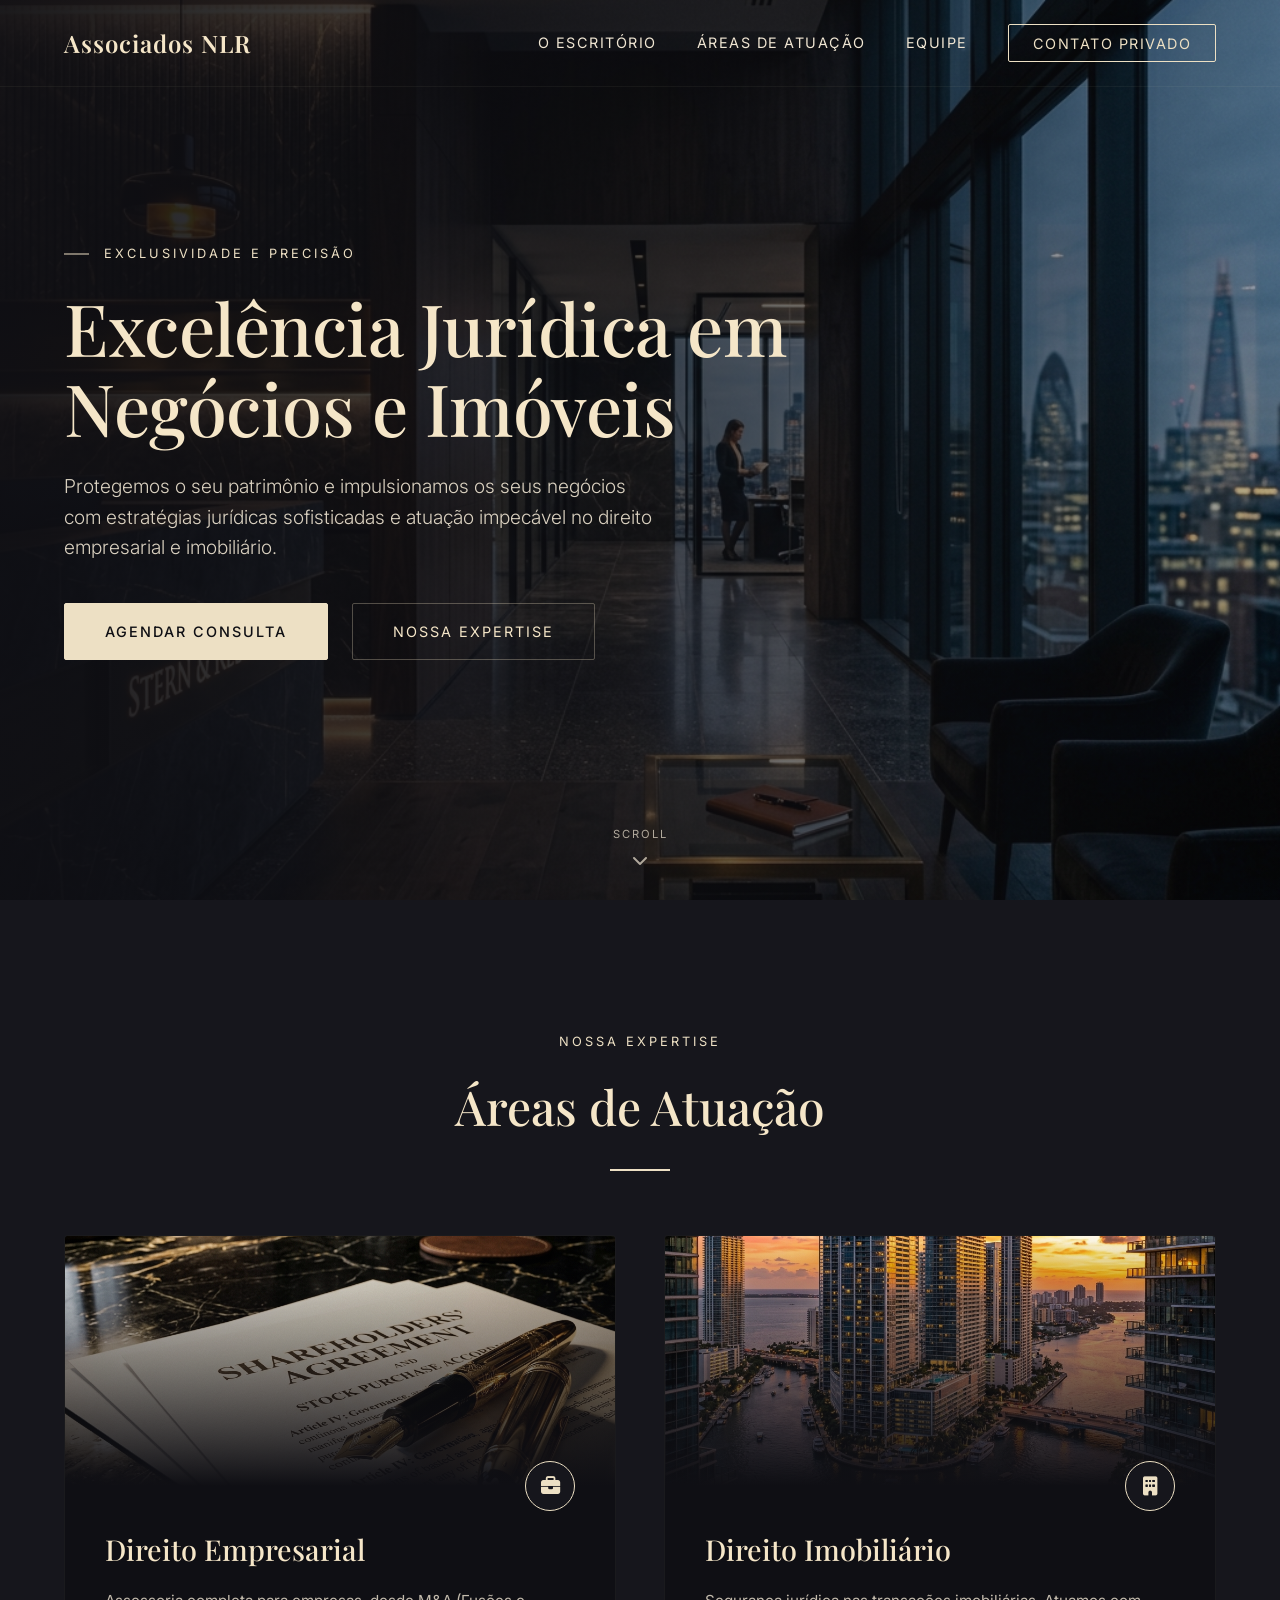
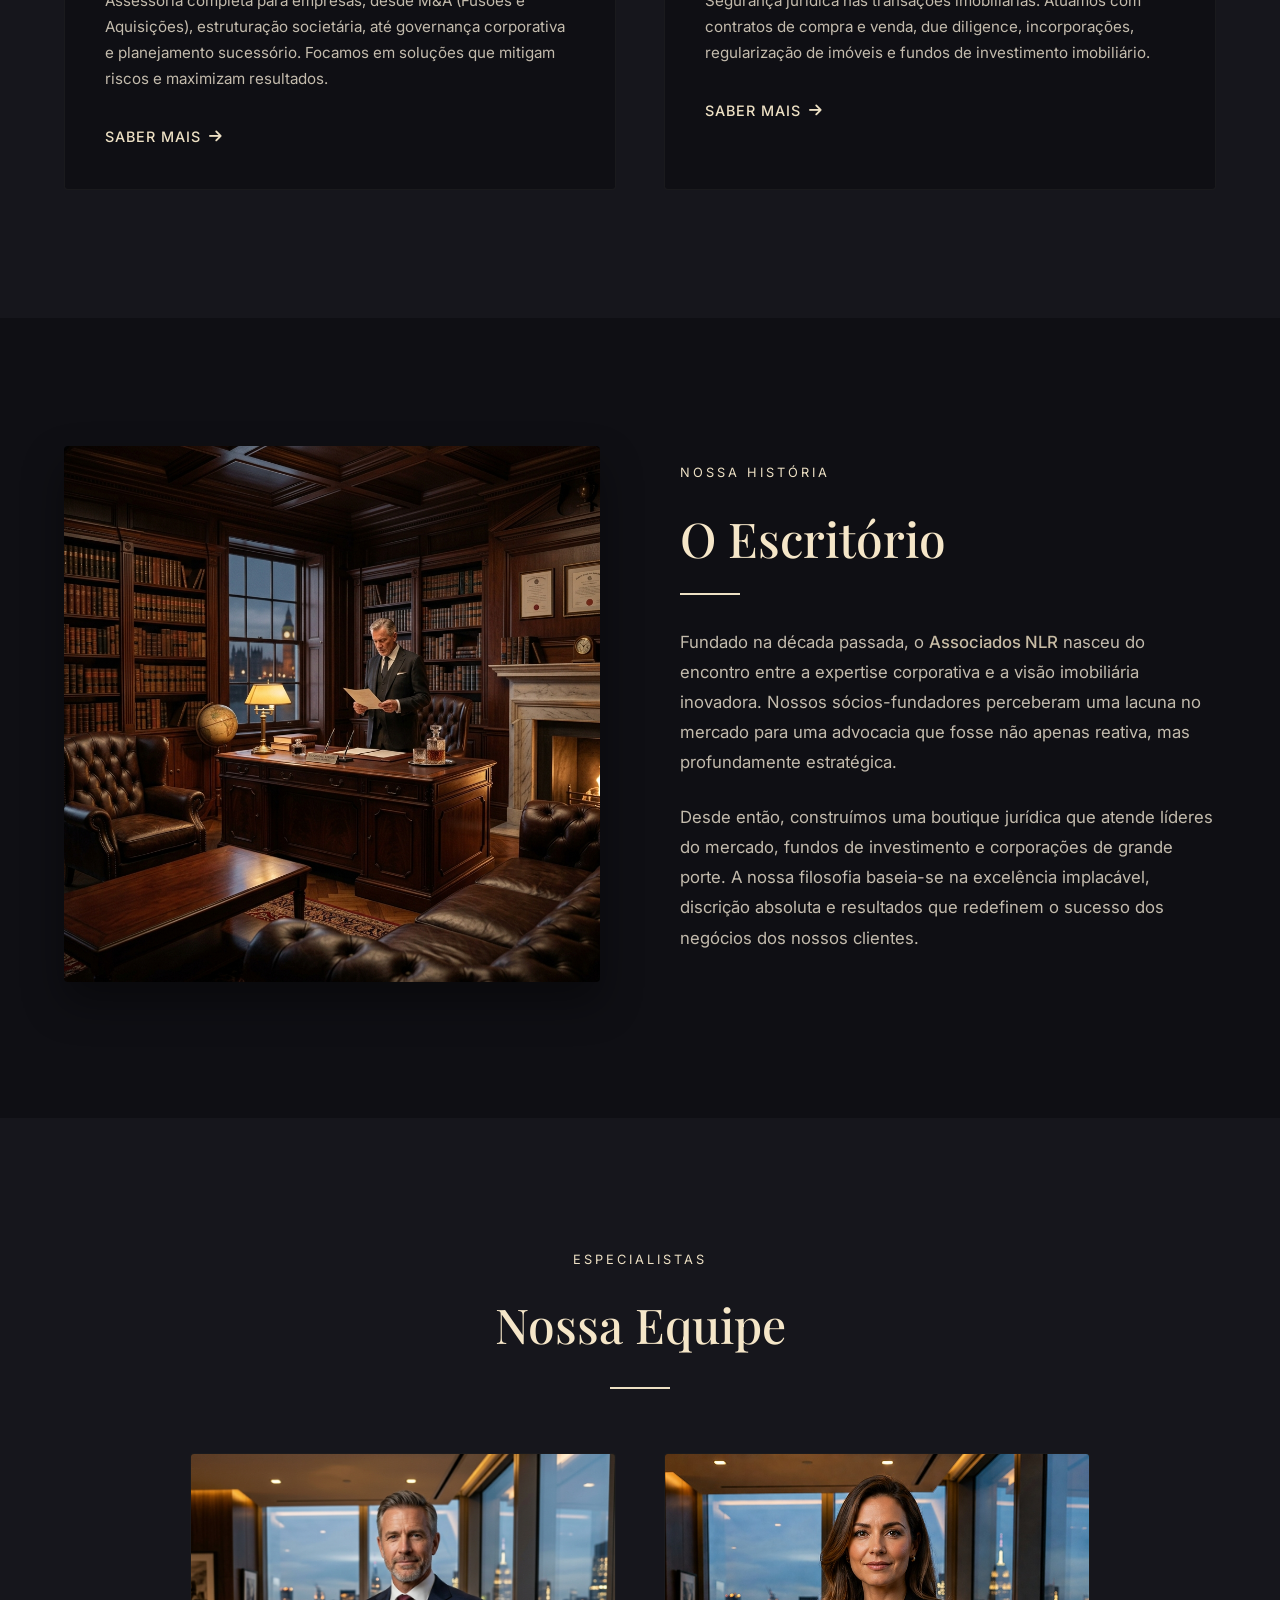
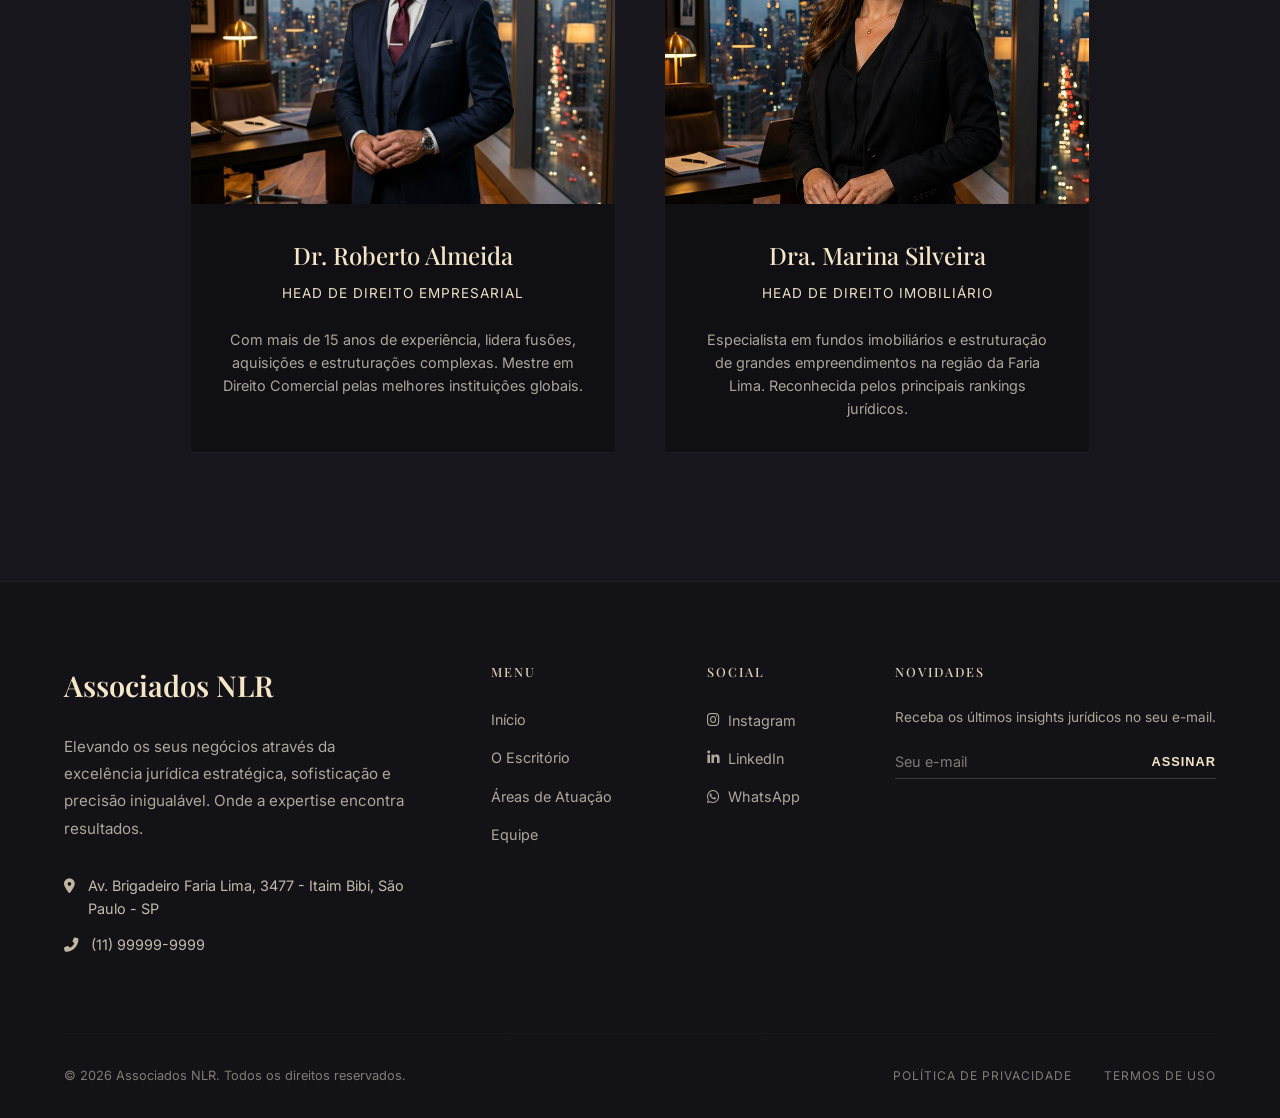
==== index.html @ 3de3ab20 "lançamento 1.0" ====
<!DOCTYPE html>
<html lang="pt-BR">
<head>
    <meta charset="UTF-8">
    <meta name="viewport" content="width=device-width, initial-scale=1.0">
    <title>Associados NLR | Advocacia Empresarial e Imobiliária</title>
    <meta name="description" content="Escritório de advocacia focado em soluções jurídicas premium nos ramos empresarial e imobiliário.">
    
    <!-- CSS e FontAwesome -->
    <link rel="stylesheet" href="styles/main.css">
    <link rel="stylesheet" href="https://cdnjs.cloudflare.com/ajax/libs/font-awesome/6.4.0/css/all.min.css">
</head>
<body>

    <!-- Header / Navegação -->
    <header class="site-header" id="header">
        <div class="logo">Associados NLR</div>
        <nav class="main-nav">
            <ul>
                <li><a href="#sobre">O Escritório</a></li>
                <li><a href="#areas">Áreas de Atuação</a></li>
                <li><a href="#equipe">Equipe</a></li>
                <li><a href="#contato" class="nav-cta">Contato Privado</a></li>
            </ul>
        </nav>
    </header>

    <!-- Hero Section -->
    <main>
        <section class="hero" id="home">
            <div class="hero-background"></div>
            <div class="hero-overlay"></div>
            
            <div class="hero-content">
                <span class="hero-badge">Exclusividade e Precisão</span>
                <h1 class="hero-title">Excelência Jurídica em Negócios e Imóveis</h1>
                <p class="hero-description">
                    Protegemos o seu patrimônio e impulsionamos os seus negócios com estratégias jurídicas sofisticadas e atuação impecável no direito empresarial e imobiliário.
                </p>
                <div class="hero-actions">
                    <a href="#contato" class="btn btn-primary">Agendar Consulta</a>
                    <a href="#areas" class="btn btn-secondary">Nossa Expertise</a>
                </div>
            </div>

            <!-- Indicador de Scroll -->
            <a href="#areas" class="scroll-indicator">
                <span class="scroll-text">Scroll</span>
                <i class="fas fa-chevron-down"></i>
            </a>
        </section>
        
        <!-- Áreas de Atuação -->
        <section class="areas-section" id="areas">
            <div class="container">
                <div class="section-header">
                    <span class="section-badge">Nossa Expertise</span>
                    <h2 class="section-title">Áreas de Atuação</h2>
                    <div class="section-line"></div>
                </div>

                <div class="areas-grid">
                    <!-- Card Direito Empresarial -->
                    <div class="area-card">
                        <div class="area-image">
                            <img src="assets/images/empresarial.png" alt="Direito Empresarial">
                            <div class="area-overlay"></div>
                        </div>
                        <div class="area-content">
                            <div class="area-icon"><i class="fas fa-briefcase"></i></div>
                            <h3>Direito Empresarial</h3>
                            <p>Assessoria completa para empresas, desde M&A (Fusões e Aquisições), estruturação societária, até governança corporativa e planejamento sucessório. Focamos em soluções que mitigam riscos e maximizam resultados.</p>
                            <a href="#contato" class="area-link">Saber Mais <i class="fas fa-arrow-right"></i></a>
                        </div>
                    </div>

                    <!-- Card Direito Imobiliário -->
                    <div class="area-card">
                        <div class="area-image">
                            <img src="assets/images/imobiliario.png" alt="Direito Imobiliário">
                            <div class="area-overlay"></div>
                        </div>
                        <div class="area-content">
                            <div class="area-icon"><i class="fas fa-building"></i></div>
                            <h3>Direito Imobiliário</h3>
                            <p>Segurança jurídica nas transações imobiliárias. Atuamos com contratos de compra e venda, due diligence, incorporações, regularização de imóveis e fundos de investimento imobiliário.</p>
                            <a href="#contato" class="area-link">Saber Mais <i class="fas fa-arrow-right"></i></a>
                        </div>
                    </div>
                </div>
            </div>
        </section>

        <!-- O Escritório -->
        <section class="about-section" id="sobre">
            <div class="container about-container">
                <div class="about-image">
                    <img src="assets/images/office.png" alt="O Escritório Associados NLR">
                </div>
                <div class="about-text">
                    <span class="section-badge">Nossa História</span>
                    <h2 class="section-title" style="text-align: left; margin-bottom: 1rem;">O Escritório</h2>
                    <div class="section-line" style="margin: 0 0 2rem 0;"></div>
                    <p>
                        Fundado na década passada, o <strong>Associados NLR</strong> nasceu do encontro entre a expertise corporativa e a visão imobiliária inovadora. Nossos sócios-fundadores perceberam uma lacuna no mercado para uma advocacia que fosse não apenas reativa, mas profundamente estratégica.
                    </p>
                    <p>
                        Desde então, construímos uma boutique jurídica que atende líderes do mercado, fundos de investimento e corporações de grande porte. A nossa filosofia baseia-se na excelência implacável, discrição absoluta e resultados que redefinem o sucesso dos negócios dos nossos clientes.
                    </p>
                </div>
            </div>
        </section>

        <!-- Equipe -->
        <section class="team-section" id="equipe">
            <div class="container">
                <div class="section-header">
                    <span class="section-badge">Especialistas</span>
                    <h2 class="section-title">Nossa Equipe</h2>
                    <div class="section-line"></div>
                </div>

                <div class="team-grid">
                    <!-- Advogado 1: Empresarial -->
                    <div class="team-card">
                        <div class="team-image">
                            <img src="assets/images/lawyer1.png" alt="Dr. Roberto Almeida">
                        </div>
                        <div class="team-info">
                            <h3>Dr. Roberto Almeida</h3>
                            <p class="team-role">Head de Direito Empresarial</p>
                            <p class="team-desc">Com mais de 15 anos de experiência, lidera fusões, aquisições e estruturações complexas. Mestre em Direito Comercial pelas melhores instituições globais.</p>
                        </div>
                    </div>

                    <!-- Advogada 2: Imobiliário -->
                    <div class="team-card">
                        <div class="team-image">
                            <img src="assets/images/lawyer2.jpg" alt="Dra. Marina Silveira">
                        </div>
                        <div class="team-info">
                            <h3>Dra. Marina Silveira</h3>
                            <p class="team-role">Head de Direito Imobiliário</p>
                            <p class="team-desc">Especialista em fundos imobiliários e estruturação de grandes empreendimentos na região da Faria Lima. Reconhecida pelos principais rankings jurídicos.</p>
                        </div>
                    </div>
                </div>
            </div>
        </section>
    </main>

    <!-- Footer Completo -->
    <footer class="site-footer">
        <div class="footer-container">
            <div class="footer-top">
                <div class="footer-brand">
                    <div class="footer-logo">Associados NLR</div>
                    <p class="footer-desc">
                        Elevando os seus negócios através da excelência jurídica estratégica, sofisticação e precisão inigualável. Onde a expertise encontra resultados.
                    </p>
                    <div class="footer-contact-info">
                        <p><i class="fas fa-map-marker-alt"></i> Av. Brigadeiro Faria Lima, 3477 - Itaim Bibi, São Paulo - SP</p>
                        <p><i class="fas fa-phone-alt"></i> (11) 99999-9999</p>
                    </div>
                </div>
                
                <div class="footer-links">
                    <div class="footer-col">
                        <h4>Menu</h4>
                        <ul>
                            <li><a href="#home">Início</a></li>
                            <li><a href="#sobre">O Escritório</a></li>
                            <li><a href="#areas">Áreas de Atuação</a></li>
                            <li><a href="#equipe">Equipe</a></li>
                        </ul>
                    </div>
                    
                    <div class="footer-col">
                        <h4>Social</h4>
                        <ul>
                            <li><a href="#"><i class="fab fa-instagram"></i> Instagram</a></li>
                            <li><a href="#"><i class="fab fa-linkedin-in"></i> LinkedIn</a></li>
                            <li><a href="#"><i class="fab fa-whatsapp"></i> WhatsApp</a></li>
                        </ul>
                    </div>
                    
                    <div class="footer-col footer-newsletter">
                        <h4>Novidades</h4>
                        <p>Receba os últimos insights jurídicos no seu e-mail.</p>
                        <form action="#" class="newsletter-form">
                            <input type="email" placeholder="Seu e-mail" required>
                            <button type="submit">Assinar</button>
                        </form>
                    </div>
                </div>
            </div>
            
            <div class="footer-bottom">
                <p>&copy; 2026 Associados NLR. Todos os direitos reservados.</p>
                <div class="footer-legal">
                    <a href="#">Política de Privacidade</a>
                    <a href="#">Termos de Uso</a>
                </div>
            </div>
        </div>
    </footer>

    <!-- Scripts -->
    <script src="scripts/main.js"></script>
</body>
</html>
---- styles/main.css ----
@import url('https://fonts.googleapis.com/css2?family=Inter:wght@300;400;500;600&family=Playfair+Display:wght@400;500;600;700&display=swap');

:root {
  /* Paleta de Cores de Luxo */
  --bg-primary: #0F0F14;
  --bg-secondary: #16161C;
  --text-heading: #F5E6C8;
  --text-body: #F0E6D3;
  --accent: #EDE0C4;
  
  /* Fontes */
  --font-heading: 'Playfair Display', serif;
  --font-body: 'Inter', sans-serif;
}

* {
  margin: 0;
  padding: 0;
  box-sizing: border-box;
}

body {
  font-family: var(--font-body);
  background-color: var(--bg-primary);
  color: var(--text-body);
  line-height: 1.6;
  -webkit-font-smoothing: antialiased;
  -moz-osx-font-smoothing: grayscale;
}

h1, h2, h3, h4, h5, h6 {
  font-family: var(--font-heading);
  color: var(--text-heading);
  font-weight: 500;
}

a {
  text-decoration: none;
  color: var(--text-body);
  transition: color 0.3s ease;
}

a:hover {
  color: var(--accent);
}

/* ==========================================================================
   Header & Navegação
   ========================================================================== */
.site-header {
  position: fixed;
  top: 0;
  left: 0;
  width: 100%;
  padding: 1.5rem 5%;
  display: flex;
  justify-content: space-between;
  align-items: center;
  z-index: 1000;
  transition: background-color 0.4s ease, padding 0.4s ease;
  background: transparent;
  border-bottom: 1px solid rgba(237, 224, 196, 0.05);
}

.site-header.scrolled {
  background-color: rgba(15, 15, 20, 0.95);
  backdrop-filter: blur(10px);
  padding: 1rem 5%;
  border-bottom-color: rgba(237, 224, 196, 0.1);
}

.logo {
  font-family: var(--font-heading);
  font-size: 1.5rem;
  font-weight: 600;
  color: var(--text-heading);
  letter-spacing: 1px;
}

.main-nav ul {
  list-style: none;
  display: flex;
  gap: 2.5rem;
}

.main-nav a {
  font-size: 0.9rem;
  text-transform: uppercase;
  letter-spacing: 1.5px;
  position: relative;
}

.main-nav a::after {
  content: '';
  position: absolute;
  width: 0;
  height: 1px;
  bottom: -4px;
  left: 0;
  background-color: var(--accent);
  transition: width 0.3s ease;
}

.main-nav a:hover::after {
  width: 100%;
}

.nav-cta {
  border: 1px solid var(--accent);
  padding: 0.6rem 1.5rem;
  border-radius: 2px;
  color: var(--accent) !important;
  transition: all 0.3s ease !important;
}

.nav-cta:hover {
  background-color: var(--accent);
  color: var(--bg-primary) !important;
}

/* ==========================================================================
   Hero Section
   ========================================================================== */
.hero {
  position: relative;
  height: 100vh;
  min-height: 700px;
  display: flex;
  align-items: center;
  padding: 0 5%;
  overflow: hidden;
}

.hero-background {
  position: absolute;
  top: 0;
  left: 0;
  width: 100%;
  height: 100%;
  background-image: url('../assets/images/hero-bg.png');
  background-size: cover;
  background-position: center;
  z-index: 1;
}

.hero-overlay {
  position: absolute;
  top: 0;
  left: 0;
  width: 100%;
  height: 100%;
  background: linear-gradient(
    90deg, 
    rgba(15, 15, 20, 0.95) 0%, 
    rgba(15, 15, 20, 0.7) 50%, 
    rgba(15, 15, 20, 0.3) 100%
  );
  z-index: 2;
}

.hero-content {
  position: relative;
  z-index: 3;
  max-width: 800px;
  opacity: 0;
  transform: translateY(30px);
  animation: fadeUp 1s cubic-bezier(0.2, 0.8, 0.2, 1) forwards;
  animation-delay: 0.3s;
}

.hero-badge {
  display: inline-block;
  font-size: 0.8rem;
  text-transform: uppercase;
  letter-spacing: 3px;
  color: var(--accent);
  margin-bottom: 1.5rem;
  position: relative;
  padding-left: 40px;
}

.hero-badge::before {
  content: '';
  position: absolute;
  left: 0;
  top: 50%;
  transform: translateY(-50%);
  width: 25px;
  height: 1px;
  background-color: var(--accent);
}

.hero-title {
  font-size: 4.5rem;
  line-height: 1.1;
  margin-bottom: 1.5rem;
  letter-spacing: -0.5px;
}

.hero-description {
  font-size: 1.2rem;
  color: var(--text-body);
  max-width: 600px;
  margin-bottom: 2.5rem;
  opacity: 0.9;
  font-weight: 300;
}

.hero-actions {
  display: flex;
  gap: 1.5rem;
}

.btn {
  display: inline-block;
  padding: 1rem 2.5rem;
  font-size: 0.9rem;
  text-transform: uppercase;
  letter-spacing: 2px;
  cursor: pointer;
  border-radius: 2px;
  transition: all 0.4s cubic-bezier(0.2, 0.8, 0.2, 1);
}

.btn-primary {
  background-color: var(--accent);
  color: var(--bg-primary);
  border: 1px solid var(--accent);
  font-weight: 500;
}

.btn-primary:hover {
  background-color: transparent;
  color: var(--accent);
  box-shadow: 0 0 20px rgba(237, 224, 196, 0.2);
}

.btn-secondary {
  background-color: transparent;
  color: var(--text-heading);
  border: 1px solid rgba(237, 224, 196, 0.3);
}

.btn-secondary:hover {
  border-color: var(--accent);
  color: var(--accent);
}

/* Animações */
@keyframes fadeUp {
  0% {
    opacity: 0;
    transform: translateY(30px);
  }
  100% {
    opacity: 1;
    transform: translateY(0);
  }
}

/* Hero Extras: Scroll */
.scroll-indicator {
  position: absolute;
  bottom: 2rem;
  left: 50%;
  transform: translateX(-50%);
  display: flex;
  flex-direction: column;
  align-items: center;
  gap: 0.5rem;
  z-index: 10;
  color: var(--text-body);
  opacity: 0.7;
  transition: opacity 0.3s ease;
  animation: bounce 2s infinite;
}

.scroll-indicator:hover {
  opacity: 1;
  color: var(--accent);
}

.scroll-text {
  font-size: 0.7rem;
  text-transform: uppercase;
  letter-spacing: 2px;
}

@keyframes bounce {
  0%, 20%, 50%, 80%, 100% { transform: translateY(0) translateX(-50%); }
  40% { transform: translateY(-10px) translateX(-50%); }
  60% { transform: translateY(-5px) translateX(-50%); }
}

/* ==========================================================================
   Áreas de Atuação
   ========================================================================== */
.areas-section {
  background-color: var(--bg-secondary);
  padding: 8rem 5%;
  position: relative;
}

.container {
  max-width: 1200px;
  margin: 0 auto;
}

.section-header {
  text-align: center;
  margin-bottom: 4rem;
}

.section-badge {
  display: inline-block;
  font-size: 0.8rem;
  text-transform: uppercase;
  letter-spacing: 3px;
  color: var(--accent);
  margin-bottom: 1rem;
}

.section-title {
  font-size: 3rem;
  margin-bottom: 1.5rem;
}

.section-line {
  width: 60px;
  height: 2px;
  background-color: var(--accent);
  margin: 0 auto;
}

.areas-grid {
  display: grid;
  grid-template-columns: repeat(auto-fit, minmax(350px, 1fr));
  gap: 3rem;
}

.area-card {
  background-color: var(--bg-primary);
  border: 1px solid rgba(237, 224, 196, 0.05);
  border-radius: 4px;
  overflow: hidden;
  transition: all 0.4s cubic-bezier(0.2, 0.8, 0.2, 1);
  position: relative;
}

.area-card:hover {
  transform: translateY(-10px);
  border-color: rgba(237, 224, 196, 0.3);
  box-shadow: 0 15px 30px rgba(0, 0, 0, 0.5);
}

.area-image {
  height: 250px;
  position: relative;
  overflow: hidden;
}

.area-image img {
  width: 100%;
  height: 100%;
  object-fit: cover;
  transition: transform 0.6s ease;
}

.area-card:hover .area-image img {
  transform: scale(1.05);
}

.area-overlay {
  position: absolute;
  top: 0;
  left: 0;
  width: 100%;
  height: 100%;
  background: linear-gradient(to top, var(--bg-primary) 0%, transparent 100%);
}

.area-content {
  padding: 2.5rem;
  position: relative;
}

.area-icon {
  width: 50px;
  height: 50px;
  background-color: var(--bg-secondary);
  border: 1px solid var(--accent);
  border-radius: 50%;
  display: flex;
  align-items: center;
  justify-content: center;
  font-size: 1.2rem;
  color: var(--accent);
  position: absolute;
  top: -25px;
  right: 2.5rem;
  z-index: 2;
}

.area-content h3 {
  font-size: 1.8rem;
  margin-bottom: 1rem;
}

.area-content p {
  color: var(--text-body);
  opacity: 0.8;
  font-size: 0.95rem;
  margin-bottom: 2rem;
  line-height: 1.7;
}

.area-link {
  display: inline-flex;
  align-items: center;
  gap: 0.5rem;
  color: var(--accent);
  font-weight: 500;
  font-size: 0.9rem;
  text-transform: uppercase;
  letter-spacing: 1px;
}

.area-link i {
  transition: transform 0.3s ease;
}

.area-link:hover i {
  transform: translateX(5px);
}

/* ==========================================================================
   O Escritório (Sobre)
   ========================================================================== */
.about-section {
  padding: 8rem 5%;
  background-color: var(--bg-primary);
}

.about-container {
  display: flex;
  align-items: center;
  gap: 5rem;
}

.about-image {
  flex: 1;
  position: relative;
}

.about-image img {
  width: 100%;
  border-radius: 4px;
  box-shadow: 0 20px 40px rgba(0, 0, 0, 0.4);
}

.about-image::after {
  content: '';
  position: absolute;
  top: -20px;
  left: -20px;
  width: 100%;
  height: 100%;
  border: 1px solid var(--accent);
  z-index: -1;
  border-radius: 4px;
}

.about-text {
  flex: 1;
}

.about-text p {
  color: var(--text-body);
  opacity: 0.8;
  margin-bottom: 1.5rem;
  font-size: 1.05rem;
  line-height: 1.8;
}

.about-text strong {
  color: var(--text-heading);
  font-weight: 500;
}

/* ==========================================================================
   Equipe
   ========================================================================== */
.team-section {
  padding: 8rem 5%;
  background-color: var(--bg-secondary);
}

.team-grid {
  display: grid;
  grid-template-columns: repeat(auto-fit, minmax(300px, 1fr));
  gap: 3rem;
  max-width: 900px;
  margin: 0 auto;
}

.team-card {
  background-color: var(--bg-primary);
  border: 1px solid rgba(237, 224, 196, 0.05);
  border-radius: 4px;
  overflow: hidden;
  text-align: center;
  transition: all 0.4s ease;
}

.team-card:hover {
  transform: translateY(-10px);
  border-color: rgba(237, 224, 196, 0.3);
}

.team-image {
  height: 350px;
  overflow: hidden;
}

.team-image img {
  width: 100%;
  height: 100%;
  object-fit: cover;
  object-position: top center;
  transition: transform 0.5s ease;
}

.team-card:hover .team-image img {
  transform: scale(1.05);
}

.team-info {
  padding: 2rem;
}

.team-info h3 {
  font-size: 1.5rem;
  margin-bottom: 0.5rem;
}

.team-role {
  color: var(--accent);
  font-size: 0.85rem;
  text-transform: uppercase;
  letter-spacing: 1px;
  margin-bottom: 1.5rem;
}

.team-desc {
  font-size: 0.9rem;
  opacity: 0.7;
  line-height: 1.6;
}

/* ==========================================================================
   Footer
   ========================================================================== */
.site-footer {
  background-color: #121217; /* Um tom ligeiramente mais claro que o bg-primary, ou pode usar var(--bg-secondary) */
  padding: 5rem 5% 2rem;
  border-top: 1px solid rgba(237, 224, 196, 0.05);
  color: var(--text-body);
}

.footer-container {
  max-width: 1200px;
  margin: 0 auto;
}

.footer-top {
  display: flex;
  justify-content: space-between;
  gap: 4rem;
  margin-bottom: 4rem;
  flex-wrap: wrap;
}

.footer-brand {
  flex: 1;
  min-width: 300px;
}

.footer-logo {
  font-family: var(--font-heading);
  font-size: 1.8rem;
  font-weight: 600;
  color: var(--text-heading);
  margin-bottom: 1.5rem;
}

.footer-desc {
  opacity: 0.7;
  line-height: 1.8;
  max-width: 350px;
  font-size: 0.95rem;
  margin-bottom: 2rem;
}

.footer-contact-info p {
  display: flex;
  align-items: flex-start;
  gap: 0.8rem;
  font-size: 0.9rem;
  opacity: 0.8;
  margin-bottom: 0.8rem;
}

.footer-contact-info i {
  color: var(--accent);
  margin-top: 0.3rem;
}

.footer-links {
  display: flex;
  flex: 2;
  justify-content: space-between;
  gap: 2rem;
  flex-wrap: wrap;
}

.footer-col h4 {
  font-size: 0.8rem;
  text-transform: uppercase;
  letter-spacing: 2px;
  color: var(--text-heading);
  margin-bottom: 1.5rem;
  opacity: 0.9;
}

.footer-col ul {
  list-style: none;
}

.footer-col ul li {
  margin-bottom: 0.8rem;
}

.footer-col a {
  color: var(--text-body);
  opacity: 0.7;
  font-size: 0.9rem;
  display: inline-flex;
  align-items: center;
  gap: 0.5rem;
}

.footer-col a:hover {
  opacity: 1;
  color: var(--accent);
}

.footer-newsletter {
  min-width: 250px;
}

.footer-newsletter p {
  opacity: 0.7;
  font-size: 0.85rem;
  margin-bottom: 1.5rem;
}

.newsletter-form {
  display: flex;
  border-bottom: 1px solid rgba(237, 224, 196, 0.2);
  padding-bottom: 0.5rem;
}

.newsletter-form input {
  background: transparent;
  border: none;
  color: var(--text-body);
  outline: none;
  flex: 1;
  font-family: var(--font-body);
  font-size: 0.9rem;
}

.newsletter-form input::placeholder {
  color: rgba(240, 230, 211, 0.5);
}

.newsletter-form button {
  background: transparent;
  border: none;
  color: var(--text-heading);
  text-transform: uppercase;
  font-size: 0.8rem;
  letter-spacing: 1px;
  font-weight: 600;
  cursor: pointer;
  transition: color 0.3s ease;
}

.newsletter-form button:hover {
  color: var(--accent);
}

.footer-bottom {
  display: flex;
  justify-content: space-between;
  align-items: center;
  padding-top: 2rem;
  border-top: 1px solid rgba(237, 224, 196, 0.05);
  font-size: 0.8rem;
  opacity: 0.5;
  flex-wrap: wrap;
  gap: 1rem;
}

.footer-legal {
  display: flex;
  gap: 2rem;
}

.footer-legal a {
  text-transform: uppercase;
  letter-spacing: 1px;
  font-size: 0.75rem;
}

/* Responsividade Básica */
@media (max-width: 992px) {
  .hero-title {
    font-size: 3.5rem;
  }
  .about-container {
    flex-direction: column;
  }
}

@media (max-width: 768px) {
  .hero-title {
    font-size: 2.5rem;
  }
  .hero-actions {
    flex-direction: column;
  }
  .btn {
    width: 100%;
    text-align: center;
  }
  .main-nav {
    display: none; /* Menu mobile a implementar depois */
  }
  .footer-top {
    flex-direction: column;
    gap: 3rem;
  }
}
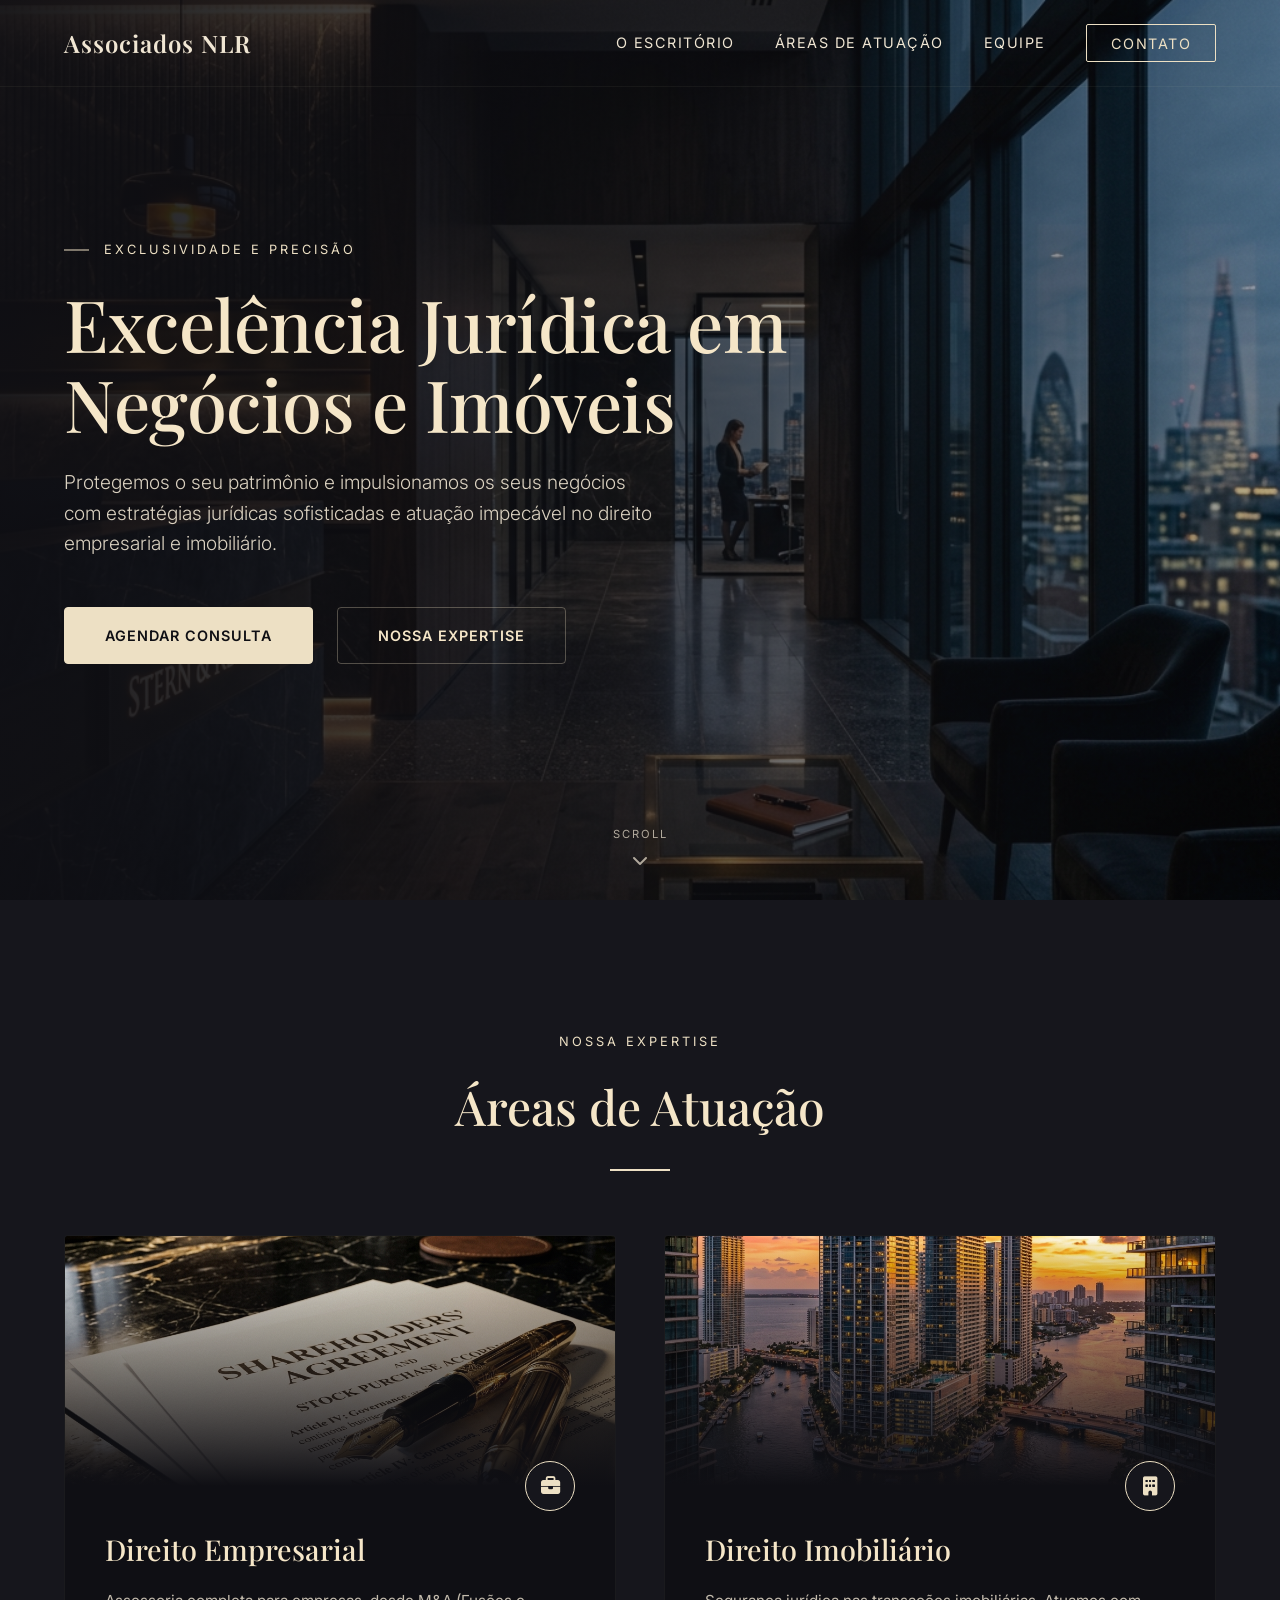
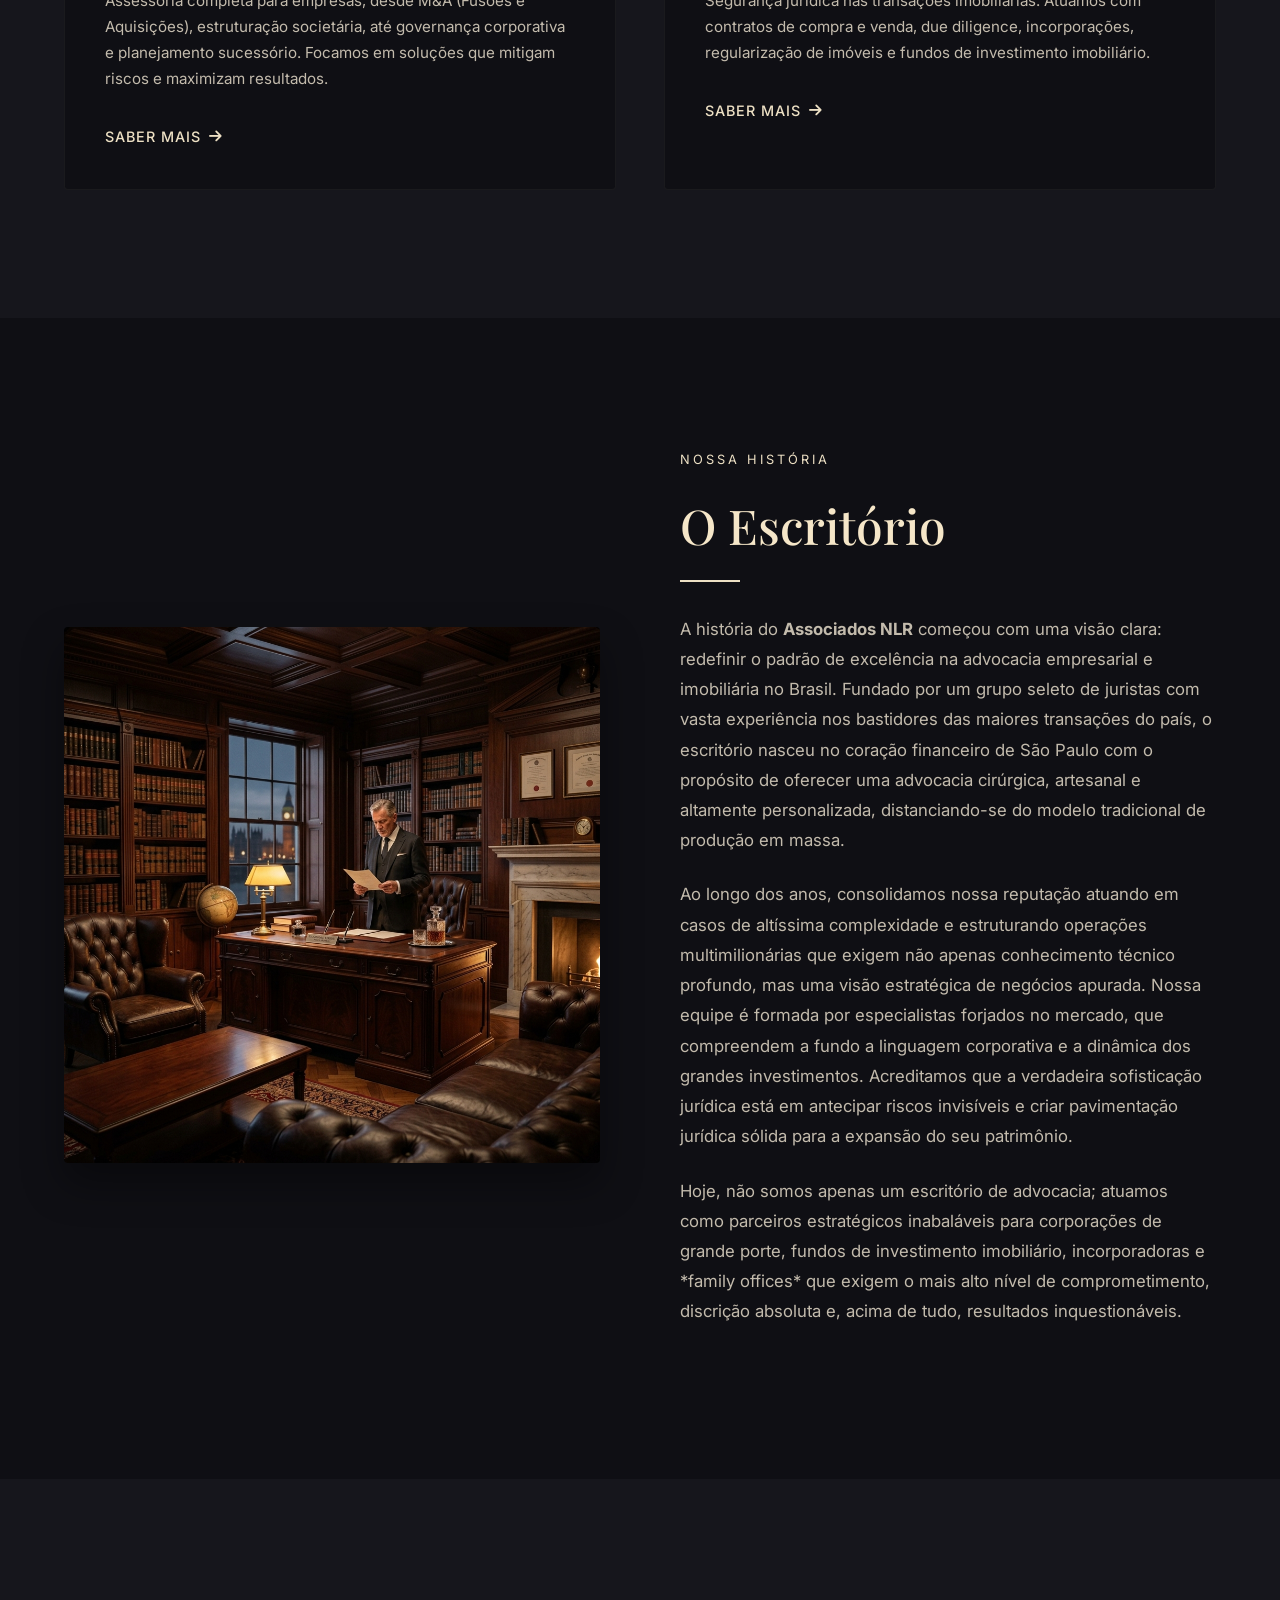
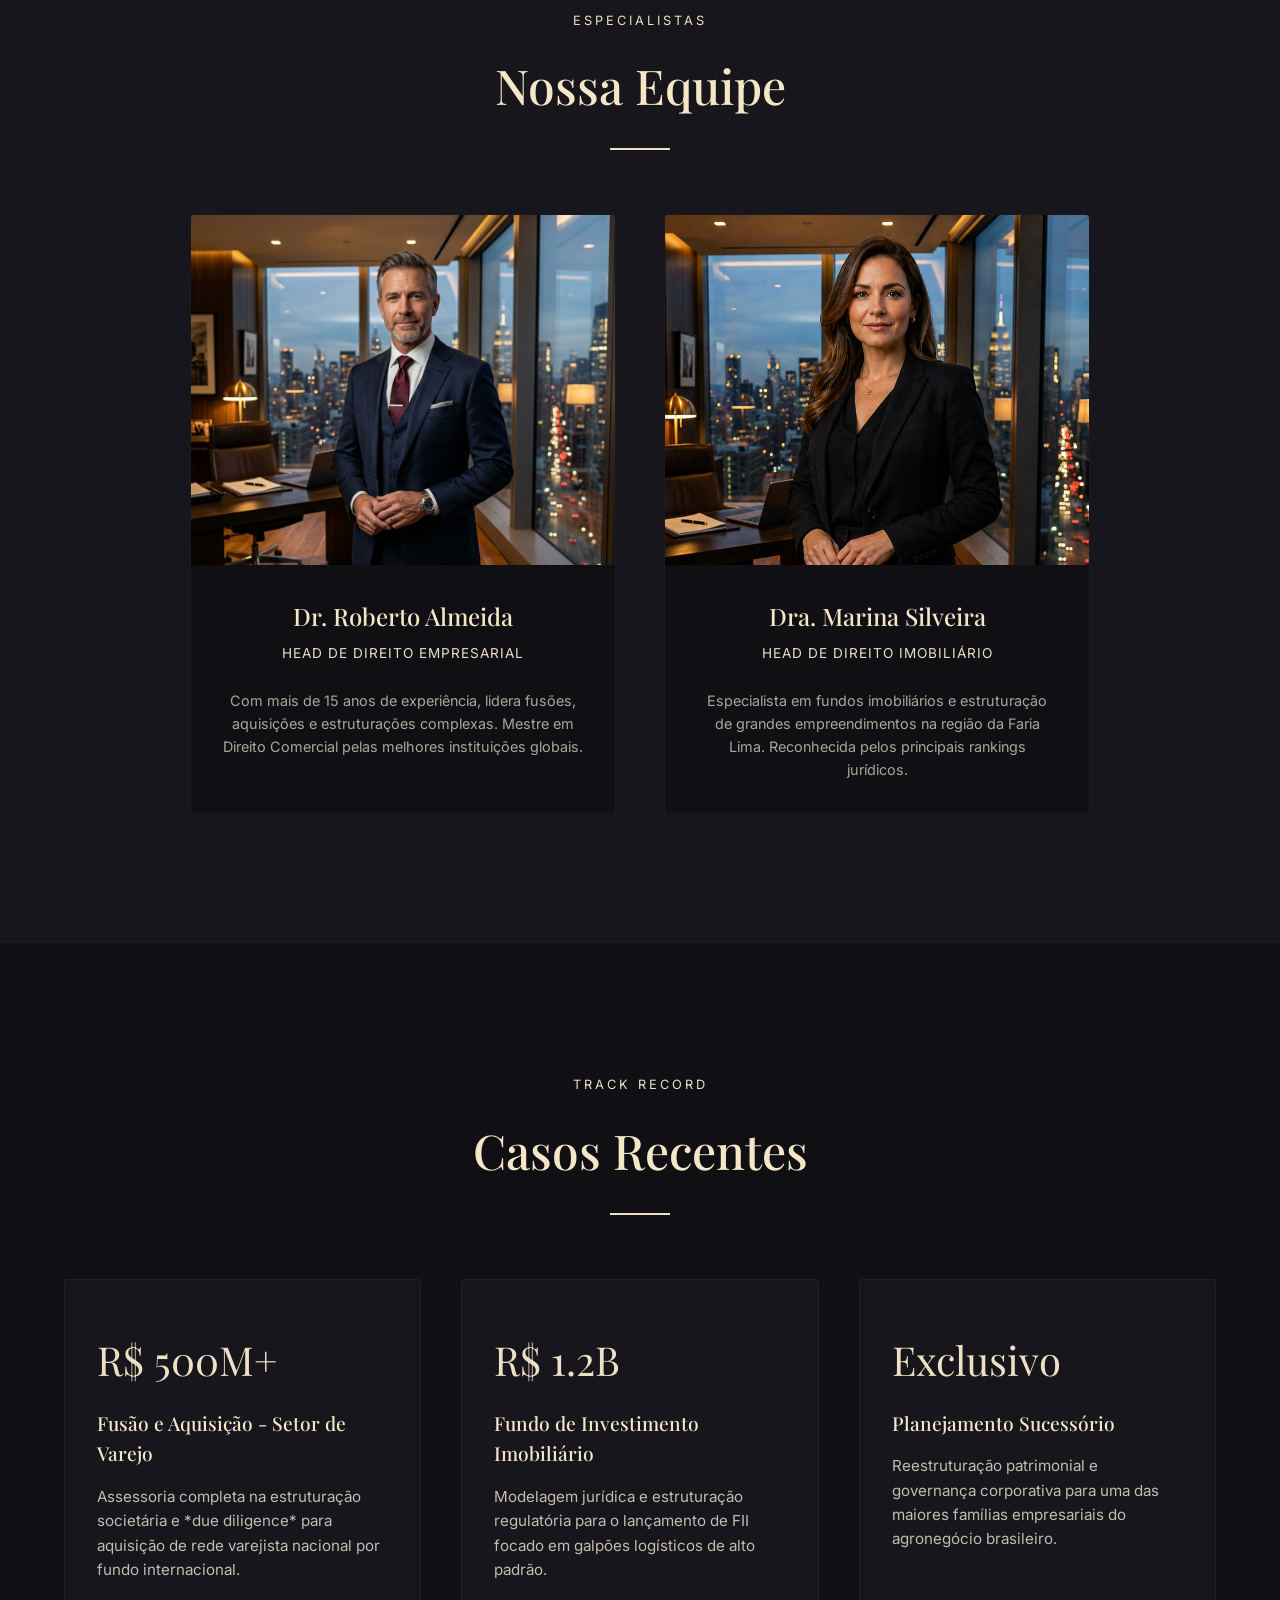
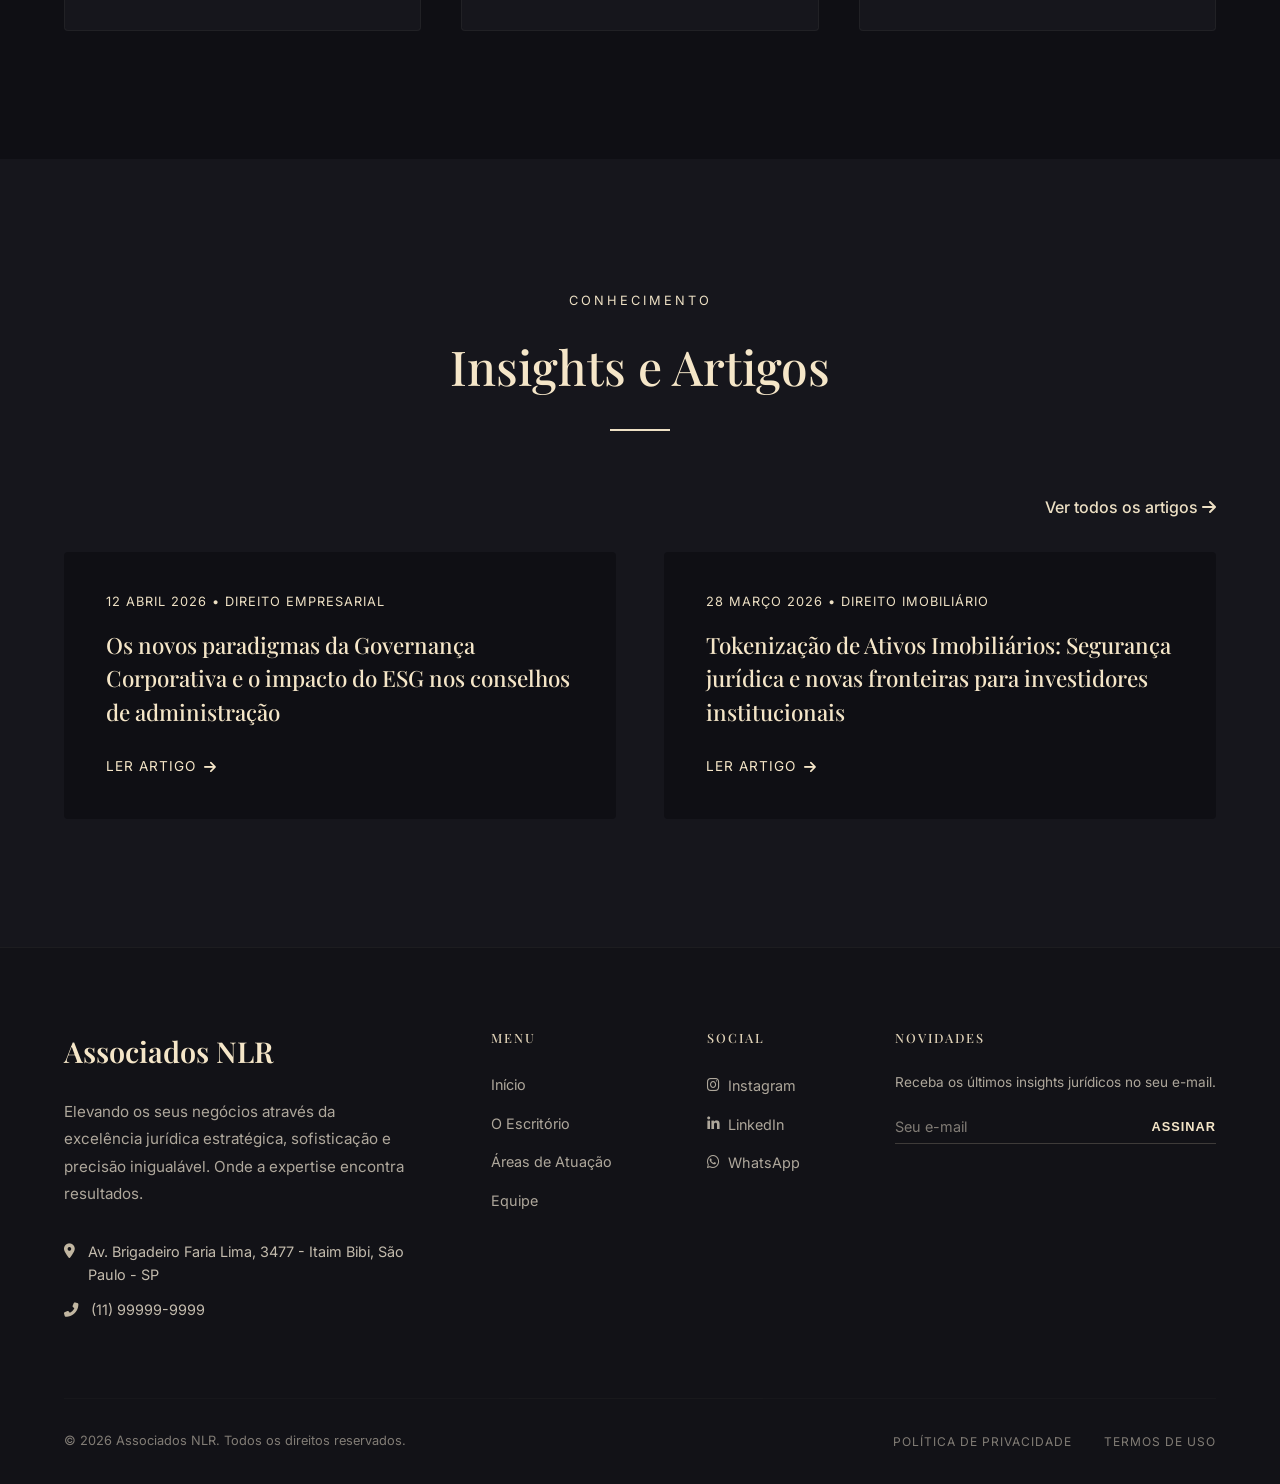
==== commit b7c9a2c1: "Atualização 1.1.0" ====
--- a/index.html
+++ b/index.html
@@ -14,13 +14,13 @@
 
     <!-- Header / Navegação -->
     <header class="site-header" id="header">
-        <div class="logo">Associados NLR</div>
+        <a href="index.html" class="logo" style="text-decoration: none; color: inherit;">Associados NLR</a>
         <nav class="main-nav">
             <ul>
                 <li><a href="#sobre">O Escritório</a></li>
                 <li><a href="#areas">Áreas de Atuação</a></li>
                 <li><a href="#equipe">Equipe</a></li>
-                <li><a href="#contato" class="nav-cta">Contato Privado</a></li>
+                <li><a href="#" class="nav-cta open-contact-btn">Contato</a></li>
             </ul>
         </nav>
     </header>
@@ -38,7 +38,7 @@
                     Protegemos o seu patrimônio e impulsionamos os seus negócios com estratégias jurídicas sofisticadas e atuação impecável no direito empresarial e imobiliário.
                 </p>
                 <div class="hero-actions">
-                    <a href="#contato" class="btn btn-primary">Agendar Consulta</a>
+                    <a href="#" class="btn btn-primary open-contact-btn">Agendar Consulta</a>
                     <a href="#areas" class="btn btn-secondary">Nossa Expertise</a>
                 </div>
             </div>
@@ -70,7 +70,7 @@
                             <div class="area-icon"><i class="fas fa-briefcase"></i></div>
                             <h3>Direito Empresarial</h3>
                             <p>Assessoria completa para empresas, desde M&A (Fusões e Aquisições), estruturação societária, até governança corporativa e planejamento sucessório. Focamos em soluções que mitigam riscos e maximizam resultados.</p>
-                            <a href="#contato" class="area-link">Saber Mais <i class="fas fa-arrow-right"></i></a>
+                            <a href="empresarial.html" class="area-link">Saber Mais <i class="fas fa-arrow-right"></i></a>
                         </div>
                     </div>
 
@@ -84,7 +84,7 @@
                             <div class="area-icon"><i class="fas fa-building"></i></div>
                             <h3>Direito Imobiliário</h3>
                             <p>Segurança jurídica nas transações imobiliárias. Atuamos com contratos de compra e venda, due diligence, incorporações, regularização de imóveis e fundos de investimento imobiliário.</p>
-                            <a href="#contato" class="area-link">Saber Mais <i class="fas fa-arrow-right"></i></a>
+                            <a href="imobiliario.html" class="area-link">Saber Mais <i class="fas fa-arrow-right"></i></a>
                         </div>
                     </div>
                 </div>
@@ -102,10 +102,13 @@
                     <h2 class="section-title" style="text-align: left; margin-bottom: 1rem;">O Escritório</h2>
                     <div class="section-line" style="margin: 0 0 2rem 0;"></div>
                     <p>
-                        Fundado na década passada, o <strong>Associados NLR</strong> nasceu do encontro entre a expertise corporativa e a visão imobiliária inovadora. Nossos sócios-fundadores perceberam uma lacuna no mercado para uma advocacia que fosse não apenas reativa, mas profundamente estratégica.
+                        A história do <strong>Associados NLR</strong> começou com uma visão clara: redefinir o padrão de excelência na advocacia empresarial e imobiliária no Brasil. Fundado por um grupo seleto de juristas com vasta experiência nos bastidores das maiores transações do país, o escritório nasceu no coração financeiro de São Paulo com o propósito de oferecer uma advocacia cirúrgica, artesanal e altamente personalizada, distanciando-se do modelo tradicional de produção em massa.
                     </p>
                     <p>
-                        Desde então, construímos uma boutique jurídica que atende líderes do mercado, fundos de investimento e corporações de grande porte. A nossa filosofia baseia-se na excelência implacável, discrição absoluta e resultados que redefinem o sucesso dos negócios dos nossos clientes.
+                        Ao longo dos anos, consolidamos nossa reputação atuando em casos de altíssima complexidade e estruturando operações multimilionárias que exigem não apenas conhecimento técnico profundo, mas uma visão estratégica de negócios apurada. Nossa equipe é formada por especialistas forjados no mercado, que compreendem a fundo a linguagem corporativa e a dinâmica dos grandes investimentos. Acreditamos que a verdadeira sofisticação jurídica está em antecipar riscos invisíveis e criar pavimentação jurídica sólida para a expansão do seu patrimônio.
+                    </p>
+                    <p>
+                        Hoje, não somos apenas um escritório de advocacia; atuamos como parceiros estratégicos inabaláveis para corporações de grande porte, fundos de investimento imobiliário, incorporadoras e *family offices* que exigem o mais alto nível de comprometimento, discrição absoluta e, acima de tudo, resultados inquestionáveis.
                     </p>
                 </div>
             </div>
@@ -147,7 +150,105 @@
                 </div>
             </div>
         </section>
+
+        <!-- Casos de Sucesso -->
+        <section class="cases-section" id="casos">
+            <div class="container">
+                <div class="section-header">
+                    <span class="section-badge">Track Record</span>
+                    <h2 class="section-title">Casos Recentes</h2>
+                    <div class="section-line"></div>
+                </div>
+                <div class="cases-grid">
+                    <div class="case-card">
+                        <div class="case-value">R$ 500M+</div>
+                        <h4>Fusão e Aquisição - Setor de Varejo</h4>
+                        <p>Assessoria completa na estruturação societária e *due diligence* para aquisição de rede varejista nacional por fundo internacional.</p>
+                    </div>
+                    <div class="case-card">
+                        <div class="case-value">R$ 1.2B</div>
+                        <h4>Fundo de Investimento Imobiliário</h4>
+                        <p>Modelagem jurídica e estruturação regulatória para o lançamento de FII focado em galpões logísticos de alto padrão.</p>
+                    </div>
+                    <div class="case-card">
+                        <div class="case-value">Exclusivo</div>
+                        <h4>Planejamento Sucessório</h4>
+                        <p>Reestruturação patrimonial e governança corporativa para uma das maiores famílias empresariais do agronegócio brasileiro.</p>
+                    </div>
+                </div>
+            </div>
+        </section>
+
+        <!-- Insights -->
+        <section class="insights-section" id="insights">
+            <div class="container">
+                <div class="section-header">
+                    <span class="section-badge">Conhecimento</span>
+                    <h2 class="section-title">Insights e Artigos</h2>
+                    <div class="section-line"></div>
+                </div>
+                <div style="text-align: right; margin-bottom: 2rem;">
+                    <a href="insights.html" style="color: var(--accent); font-weight: 500;">Ver todos os artigos <i class="fas fa-arrow-right"></i></a>
+                </div>
+                <div class="insights-grid">
+                    <a href="artigos.html" class="insight-card">
+                        <div class="insight-meta">12 Abril 2026 • Direito Empresarial</div>
+                        <h3>Os novos paradigmas da Governança Corporativa e o impacto do ESG nos conselhos de administração</h3>
+                        <span class="insight-link">Ler Artigo <i class="fas fa-arrow-right"></i></span>
+                    </a>
+                    <a href="artigos.html" class="insight-card">
+                        <div class="insight-meta">28 Março 2026 • Direito Imobiliário</div>
+                        <h3>Tokenização de Ativos Imobiliários: Segurança jurídica e novas fronteiras para investidores institucionais</h3>
+                        <span class="insight-link">Ler Artigo <i class="fas fa-arrow-right"></i></span>
+                    </a>
+                </div>
+            </div>
+        </section>
+
     </main>
+
+    <!-- Modal de Contato -->
+    <div class="modal-overlay" id="contactModal">
+        <div class="modal-box">
+            <div class="modal-close" id="closeContactBtn"><i class="fas fa-times"></i></div>
+            
+            <div class="modal-header">
+                <div class="modal-logo">Associados NLR</div>
+                <p>Preencha os dados abaixo para falar com nossos especialistas em direito empresarial e imobiliário.</p>
+            </div>
+
+            <form class="modal-form" id="contactForm" onsubmit="event.preventDefault(); alert('Solicitação enviada com sucesso! Nossa equipe entrará em contato em breve.'); document.getElementById('contactModal').classList.remove('active');">
+                <div class="form-row">
+                    <div class="form-group">
+                        <label>Nome completo *</label>
+                        <input type="text" placeholder="Seu nome completo" required>
+                    </div>
+                    <div class="form-group">
+                        <label>E-mail corporativo *</label>
+                        <input type="email" placeholder="seu@email.com" required>
+                    </div>
+                </div>
+
+                <div class="form-row">
+                    <div class="form-group">
+                        <label>Telefone / WhatsApp *</label>
+                        <input type="tel" placeholder="(11) 99999-9999" required>
+                    </div>
+                    <div class="form-group">
+                        <label>Empresa (Opcional)</label>
+                        <input type="text" placeholder="Sua Empresa LTDA">
+                    </div>
+                </div>
+
+                <div class="form-group">
+                    <label>O que você precisa? (Opcional)</label>
+                    <textarea placeholder="Descreva brevemente sua necessidade jurídica..." rows="4"></textarea>
+                </div>
+
+                <button type="submit" class="modal-submit-btn">Enviar Solicitação <i class="fas fa-paper-plane"></i></button>
+            </form>
+        </div>
+    </div>
 
     <!-- Footer Completo -->
     <footer class="site-footer">
--- a/styles/main.css
+++ b/styles/main.css
@@ -482,14 +482,138 @@
   line-height: 1.8;
 }
 
-.about-text strong {
+.hero-actions {
+  display: flex;
+  gap: 1.5rem;
+  margin-top: 3rem;
+}
+
+/* ==========================================================================
+   Page Hero (Subpáginas)
+   ========================================================================== */
+.page-hero {
+  height: 50vh;
+  min-height: 400px;
+  position: relative;
+  display: flex;
+  align-items: center;
+  justify-content: center;
+  text-align: center;
+  margin-top: 0;
+  padding-top: 80px;
+}
+
+.page-hero .hero-background {
+  height: 100%;
+}
+
+.page-hero .hero-content {
+  max-width: 800px;
+}
+
+.page-hero .hero-title {
+  font-size: 3.5rem;
+  margin-bottom: 1rem;
+}
+
+/* ==========================================================================
+   Página Interna - Conteúdo
+   ========================================================================== */
+.page-content {
+  padding: 6rem 5%;
+  background-color: var(--bg-primary);
+}
+
+.page-content-wrapper {
+  max-width: 900px;
+  margin: 0 auto;
+}
+
+.page-content p {
+  font-size: 1.1rem;
+  line-height: 1.8;
+  color: var(--text-body);
+  opacity: 0.9;
+  margin-bottom: 2rem;
+}
+
+.service-list {
+  list-style: none;
+  margin: 3rem 0;
+}
+
+.service-list li {
+  background-color: var(--bg-secondary);
+  padding: 2rem;
+  margin-bottom: 1rem;
+  border-left: 3px solid var(--accent);
+  border-radius: 4px;
+  transition: transform 0.3s ease;
+}
+
+.service-list li:hover {
+  transform: translateX(10px);
+}
+
+.service-list h3 {
+  font-size: 1.3rem;
   color: var(--text-heading);
-  font-weight: 500;
+  margin-bottom: 0.5rem;
+}
+
+.service-list p {
+  font-size: 0.95rem;
+  margin-bottom: 0;
+  opacity: 0.7;
+}
+
+.article-content {
+  background-color: var(--bg-secondary);
+  padding: 4rem;
+  border-radius: 8px;
+}
+
+.article-content h2 {
+  color: var(--accent);
+  margin-bottom: 2rem;
 }
 
 /* ==========================================================================
-   Equipe
+   Botões
    ========================================================================== */
+.btn {
+  display: inline-block;
+  padding: 1rem 2.5rem;
+  border-radius: 4px;
+  font-weight: 600;
+  text-transform: uppercase;
+  letter-spacing: 1px;
+  font-size: 0.9rem;
+  transition: all 0.3s ease;
+  cursor: pointer;
+}
+
+.btn-primary {
+  background-color: var(--accent);
+  color: var(--bg-primary);
+  border: 1px solid var(--accent);
+}
+
+.btn-primary:hover {
+  background-color: transparent;
+  color: var(--accent);
+}
+
+.btn-secondary {
+  background-color: transparent;
+  color: var(--text-heading);
+  border: 1px solid rgba(237, 224, 196, 0.3);
+}
+
+.btn-secondary:hover {
+  border-color: var(--accent);
+  color: var(--accent);
+}
 .team-section {
   padding: 8rem 5%;
   background-color: var(--bg-secondary);
@@ -555,6 +679,273 @@
   font-size: 0.9rem;
   opacity: 0.7;
   line-height: 1.6;
+}
+
+/* ==========================================================================
+   Casos de Sucesso (Track Record)
+   ========================================================================== */
+.cases-section {
+  padding: 8rem 5%;
+  background-color: var(--bg-primary);
+  border-top: 1px solid rgba(237, 224, 196, 0.05);
+}
+
+.cases-grid {
+  display: grid;
+  grid-template-columns: repeat(auto-fit, minmax(300px, 1fr));
+  gap: 2.5rem;
+}
+
+.case-card {
+  padding: 3rem 2rem;
+  background-color: var(--bg-secondary);
+  border: 1px solid rgba(237, 224, 196, 0.05);
+  border-radius: 4px;
+  position: relative;
+  transition: all 0.4s ease;
+}
+
+.case-card:hover {
+  transform: translateY(-5px);
+  border-color: rgba(237, 224, 196, 0.2);
+  box-shadow: 0 10px 30px rgba(0, 0, 0, 0.3);
+}
+
+.case-value {
+  font-family: var(--font-heading);
+  font-size: 2.5rem;
+  color: var(--accent);
+  margin-bottom: 1rem;
+}
+
+.case-card h4 {
+  font-size: 1.2rem;
+  margin-bottom: 1rem;
+  color: var(--text-heading);
+}
+
+.case-card p {
+  color: var(--text-body);
+  opacity: 0.8;
+  font-size: 0.95rem;
+  line-height: 1.6;
+}
+
+/* ==========================================================================
+   Insights e Artigos
+   ========================================================================== */
+.insights-section {
+  padding: 8rem 5%;
+  background-color: var(--bg-secondary);
+}
+
+.insights-grid {
+  display: grid;
+  grid-template-columns: repeat(auto-fit, minmax(400px, 1fr));
+  gap: 3rem;
+}
+
+.insight-card {
+  display: block;
+  padding: 2.5rem;
+  background-color: var(--bg-primary);
+  border-radius: 4px;
+  border-left: 2px solid transparent;
+  transition: all 0.3s ease;
+}
+
+.insight-card:hover {
+  border-left-color: var(--accent);
+  background-color: #121217;
+}
+
+.insight-meta {
+  font-size: 0.8rem;
+  color: var(--accent);
+  text-transform: uppercase;
+  letter-spacing: 1px;
+  margin-bottom: 1rem;
+}
+
+.insight-card h3 {
+  font-size: 1.4rem;
+  line-height: 1.5;
+  margin-bottom: 1.5rem;
+}
+
+.insight-link {
+  display: inline-flex;
+  align-items: center;
+  gap: 0.5rem;
+  font-size: 0.85rem;
+  text-transform: uppercase;
+  letter-spacing: 1px;
+  color: var(--text-heading);
+  transition: color 0.3s ease;
+}
+
+.insight-card:hover .insight-link {
+  color: var(--accent);
+}
+
+/* ==========================================================================
+   Modal de Contato Premium
+   ========================================================================== */
+.modal-overlay {
+  position: fixed;
+  top: 0;
+  left: 0;
+  width: 100%;
+  height: 100%;
+  background-color: rgba(15, 15, 20, 0.85);
+  backdrop-filter: blur(8px);
+  z-index: 2000;
+  display: flex;
+  align-items: center;
+  justify-content: center;
+  opacity: 0;
+  visibility: hidden;
+  transition: all 0.4s ease;
+}
+
+.modal-overlay.active {
+  opacity: 1;
+  visibility: visible;
+}
+
+.modal-box {
+  background-color: var(--bg-secondary);
+  color: var(--text-body);
+  width: 90%;
+  max-width: 600px;
+  border-radius: 12px;
+  padding: 3rem;
+  position: relative;
+  transform: translateY(30px);
+  transition: transform 0.4s cubic-bezier(0.2, 0.8, 0.2, 1);
+  box-shadow: 0 25px 50px rgba(0,0,0,0.8);
+  max-height: 90vh;
+  overflow-y: auto;
+  border: 1px solid rgba(237, 224, 196, 0.1);
+}
+
+.modal-overlay.active .modal-box {
+  transform: translateY(0);
+}
+
+.modal-close {
+  position: absolute;
+  top: 1.5rem;
+  right: 1.5rem;
+  font-size: 1.5rem;
+  color: var(--text-body);
+  opacity: 0.6;
+  cursor: pointer;
+  transition: opacity 0.3s ease, color 0.3s ease;
+}
+
+.modal-close:hover {
+  color: var(--accent);
+  opacity: 1;
+}
+
+.modal-header {
+  text-align: center;
+  margin-bottom: 2rem;
+}
+
+.modal-logo {
+  font-family: var(--font-heading);
+  font-size: 2rem;
+  font-weight: 700;
+  color: var(--accent);
+  margin-bottom: 0.5rem;
+  display: flex;
+  align-items: center;
+  justify-content: center;
+}
+
+.modal-header p {
+  font-size: 0.95rem;
+  color: var(--text-body);
+  opacity: 0.7;
+  margin-bottom: 1.5rem;
+}
+
+.modal-form {
+  display: flex;
+  flex-direction: column;
+  gap: 1.2rem;
+}
+
+.form-row {
+  display: flex;
+  gap: 1.5rem;
+}
+
+.form-group {
+  flex: 1;
+  display: flex;
+  flex-direction: column;
+  gap: 0.5rem;
+}
+
+.form-group label {
+  font-size: 0.85rem;
+  font-weight: 500;
+  color: var(--text-heading);
+}
+
+.form-group input,
+.form-group textarea {
+  padding: 0.9rem 1rem;
+  border: 1px solid rgba(237, 224, 196, 0.2);
+  border-radius: 8px;
+  font-family: var(--font-body);
+  font-size: 0.95rem;
+  background-color: var(--bg-primary);
+  color: var(--text-body);
+  transition: border-color 0.3s ease;
+}
+
+.form-group textarea {
+  resize: vertical;
+}
+
+.form-group input:focus,
+.form-group textarea:focus {
+  outline: none;
+  border-color: var(--accent);
+}
+
+.form-group input::placeholder,
+.form-group textarea::placeholder {
+  color: rgba(240, 230, 211, 0.4);
+}
+
+.modal-submit-btn {
+  margin-top: 1rem;
+  background-color: var(--accent);
+  color: var(--bg-primary);
+  border: none;
+  padding: 1rem;
+  border-radius: 4px;
+  font-size: 1rem;
+  font-weight: 600;
+  cursor: pointer;
+  transition: all 0.3s ease;
+  display: flex;
+  justify-content: center;
+  align-items: center;
+  gap: 0.5rem;
+  text-transform: uppercase;
+  letter-spacing: 1px;
+}
+
+.modal-submit-btn:hover {
+  background-color: #f5e6c8;
+  transform: translateY(-2px);
+  box-shadow: 0 10px 20px rgba(0,0,0,0.2);
 }
 
 /* ==========================================================================
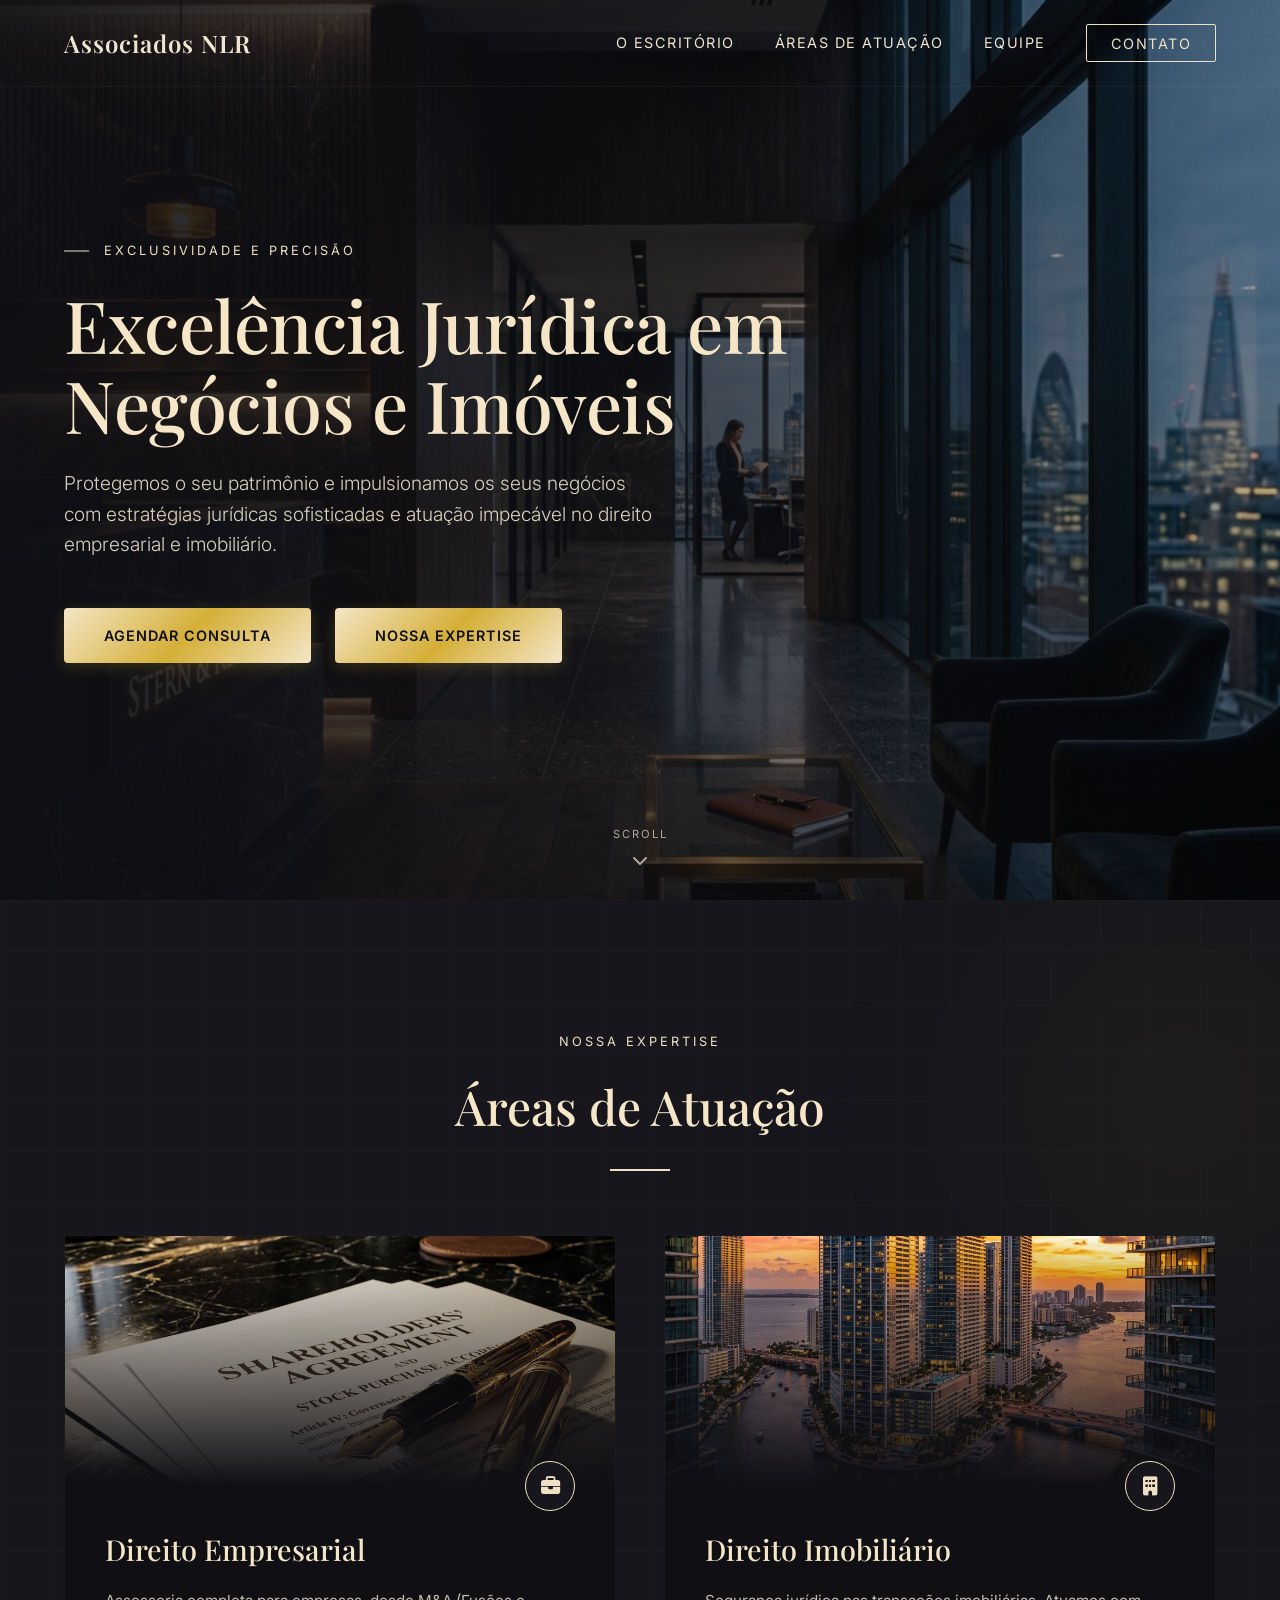
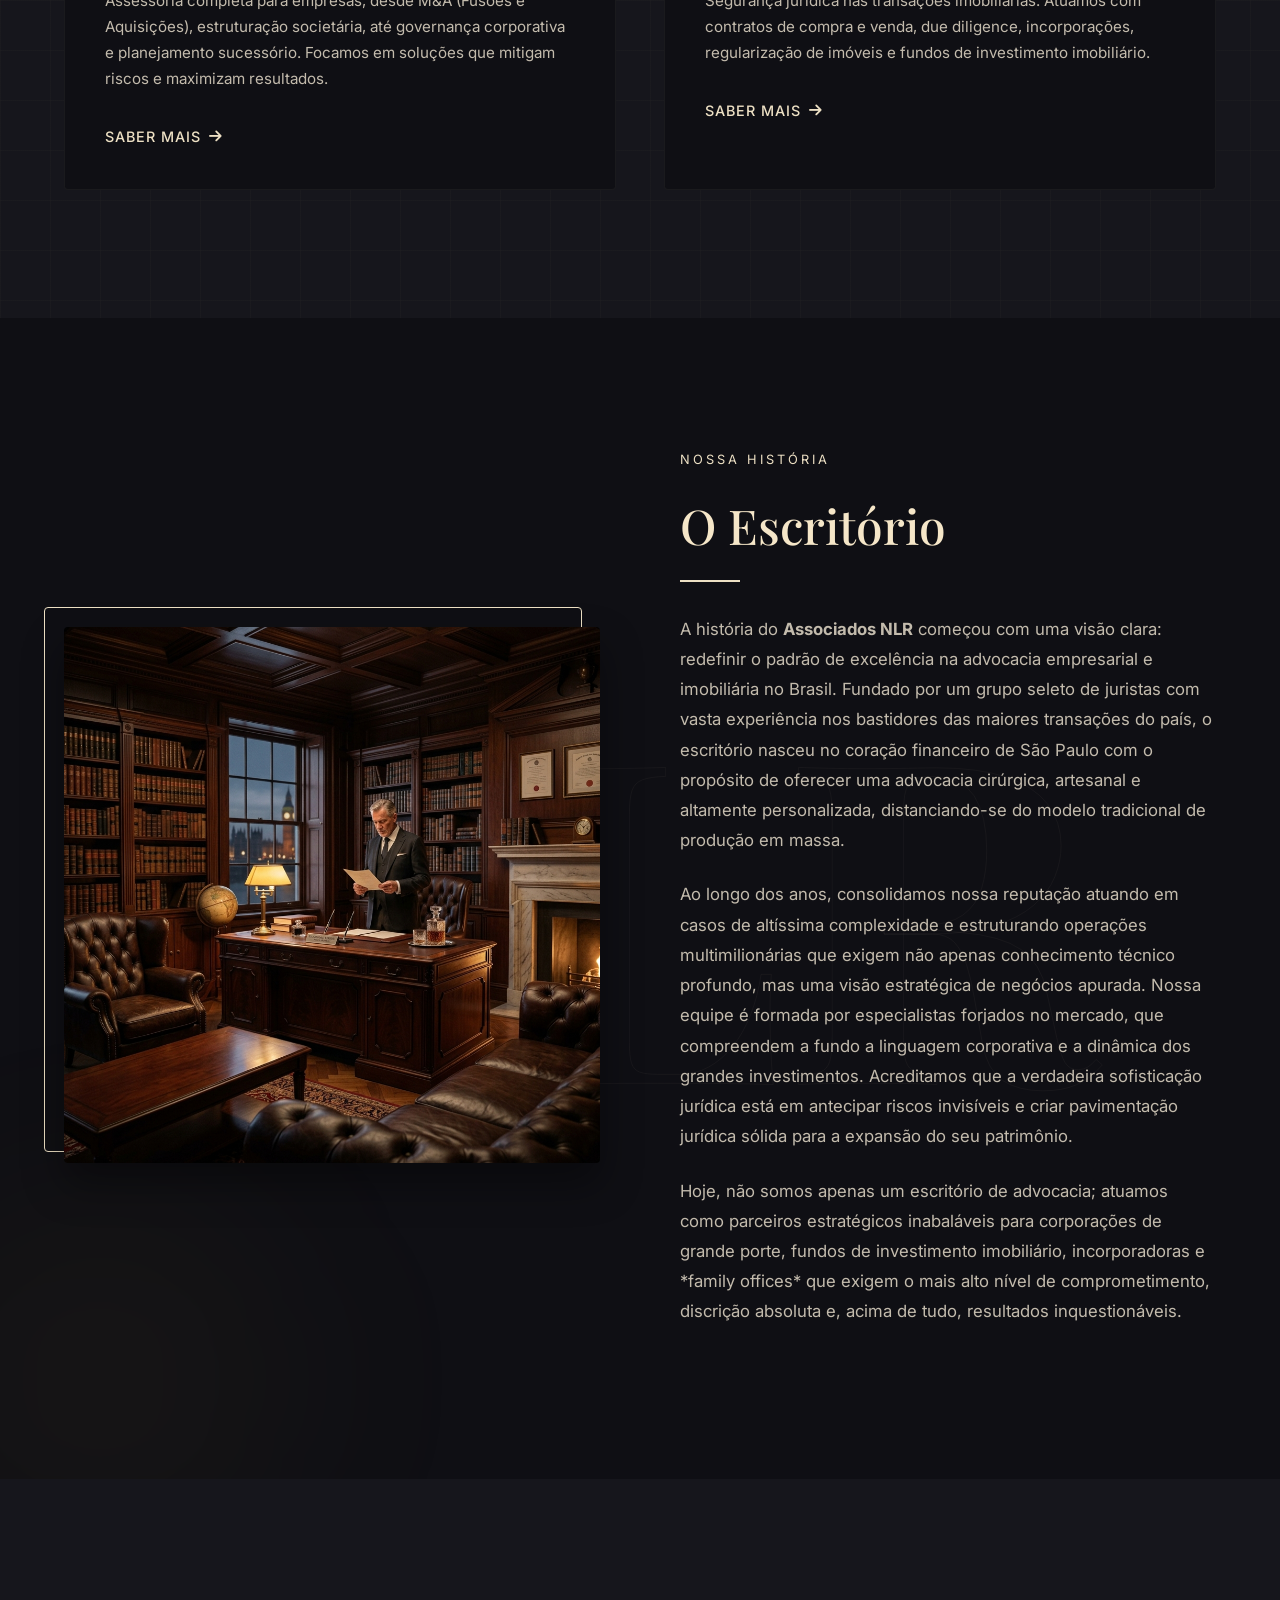
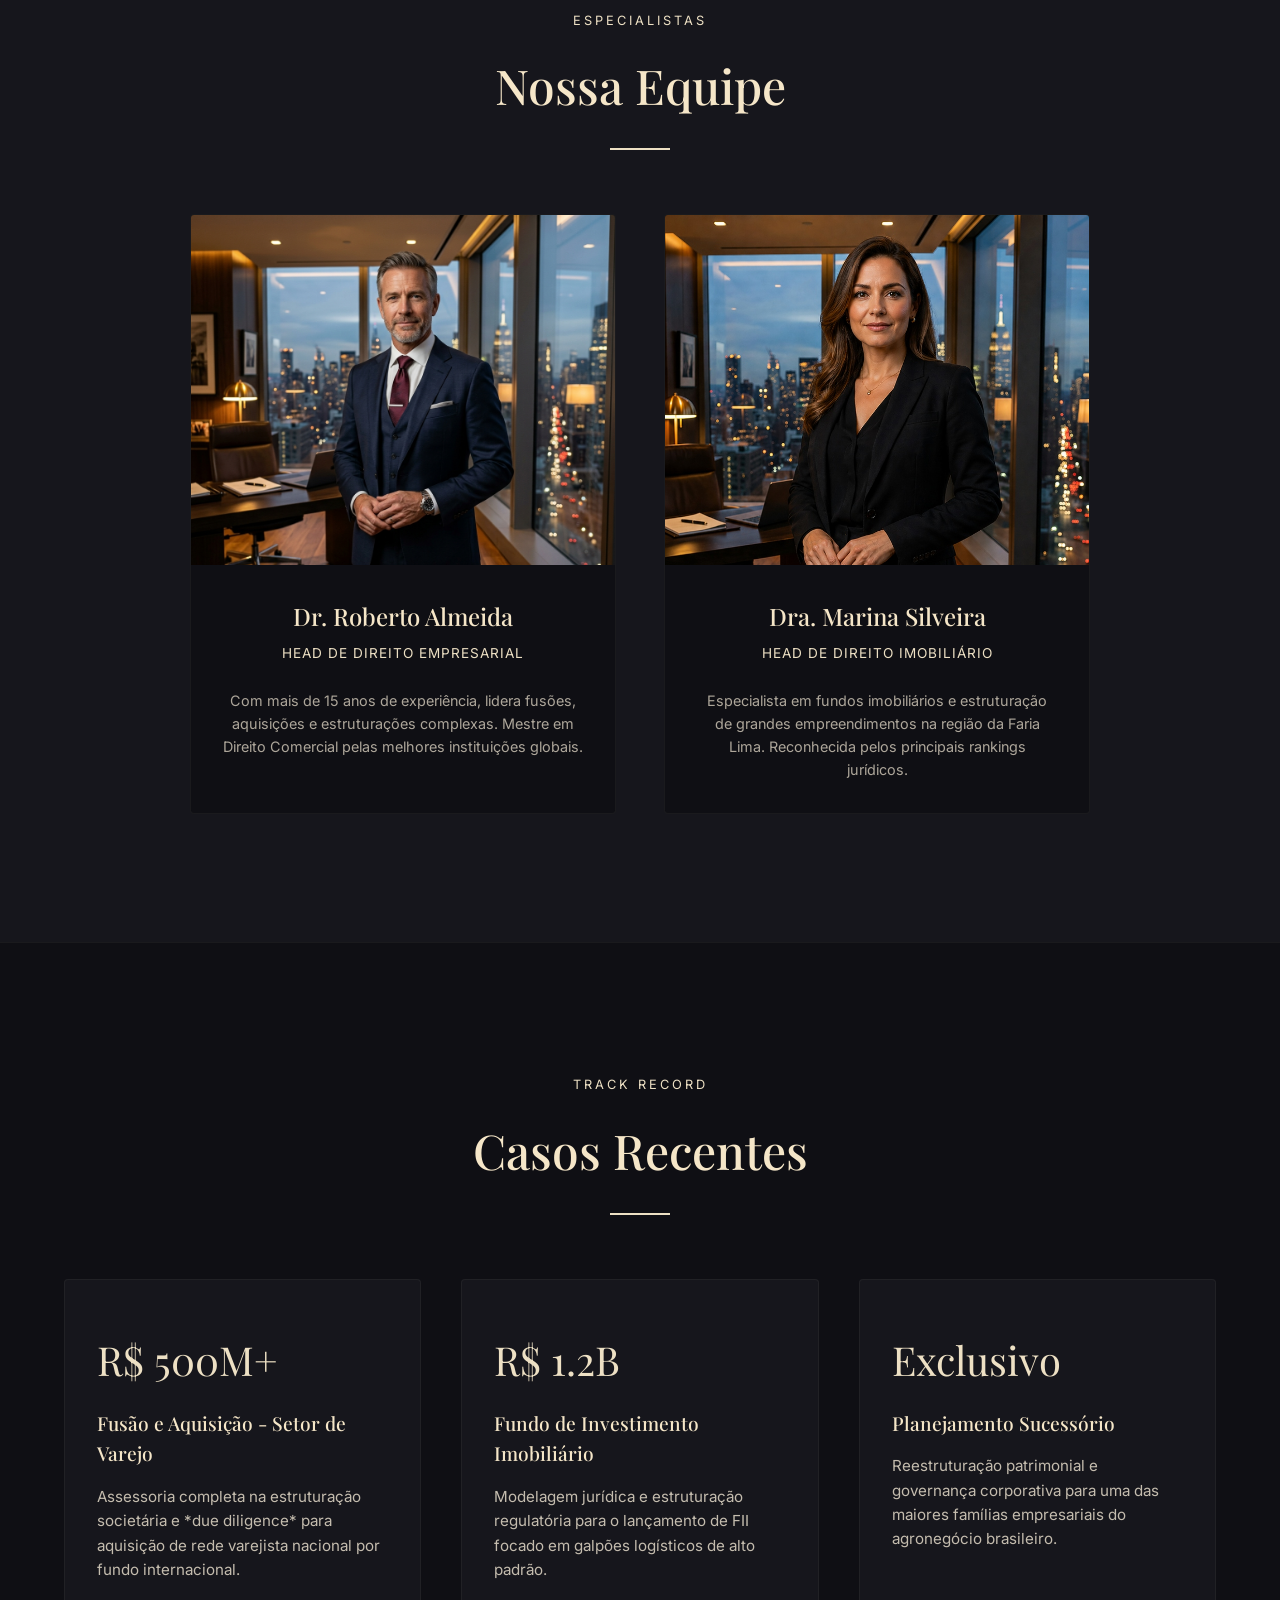
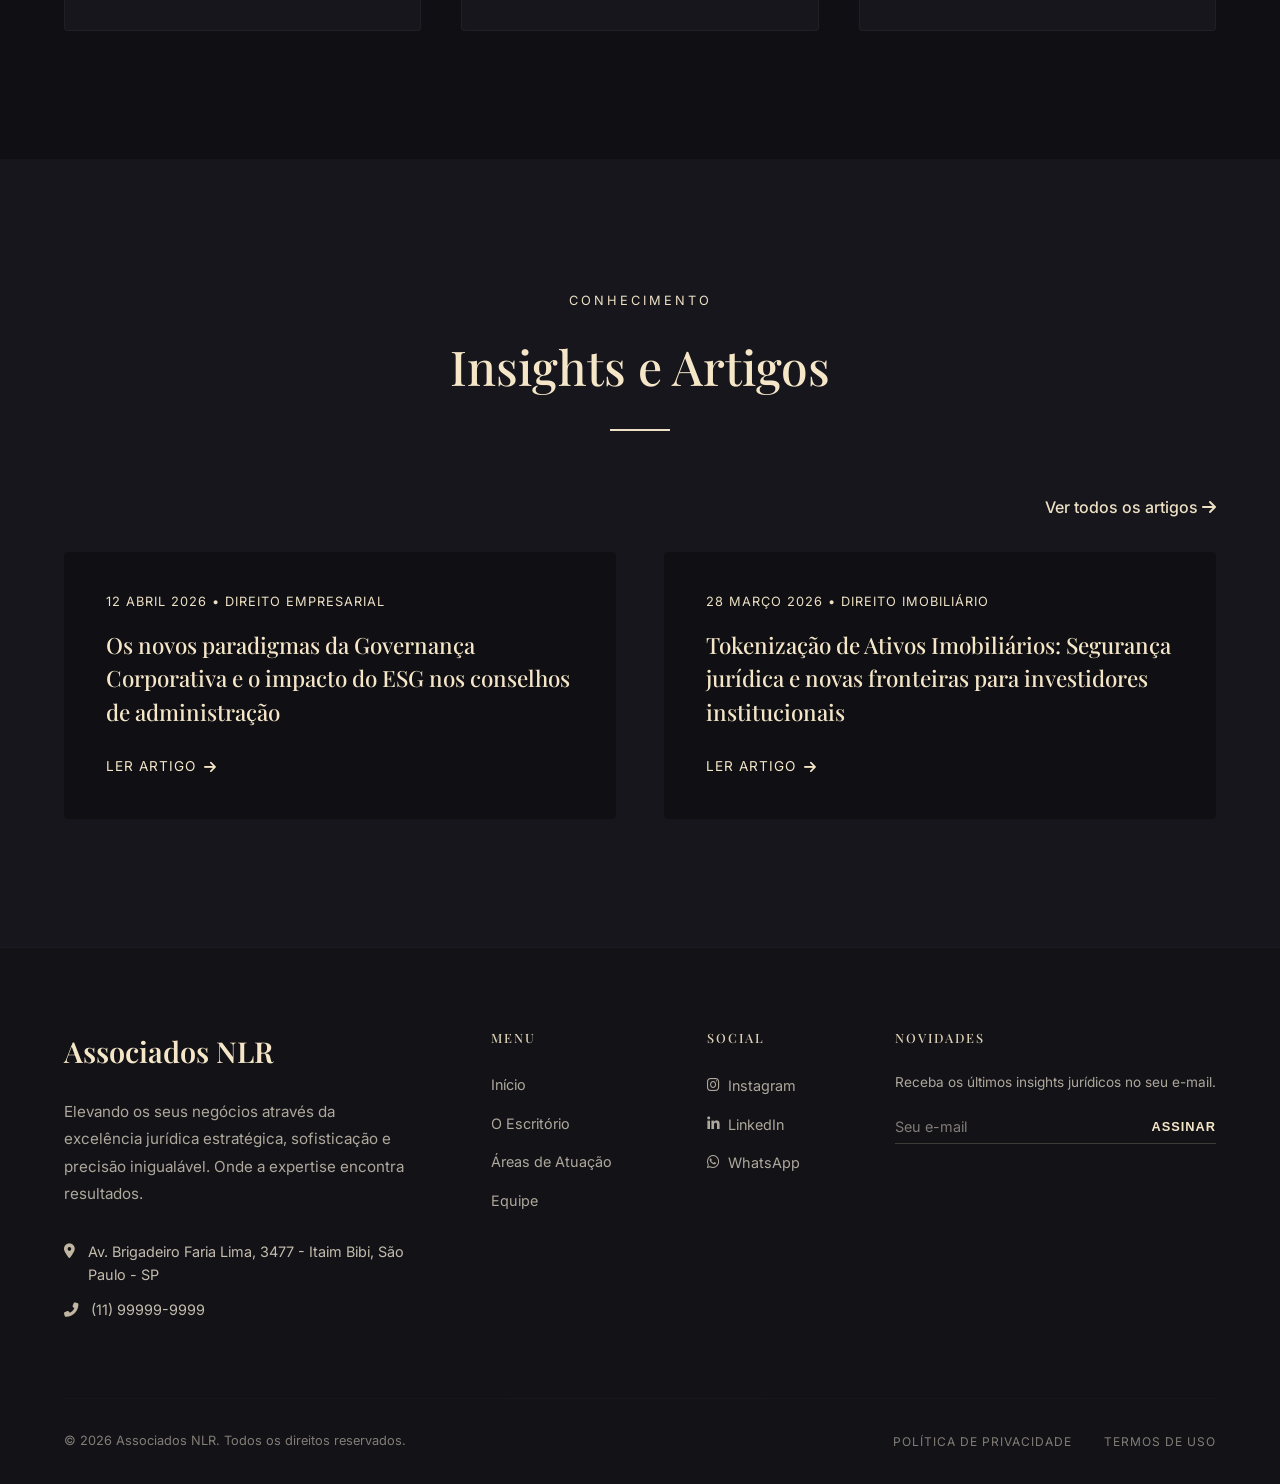
==== commit cbbb80a5: "1.1.1" ====
--- a/index.html
+++ b/index.html
@@ -39,7 +39,7 @@
                 </p>
                 <div class="hero-actions">
                     <a href="#" class="btn btn-primary open-contact-btn">Agendar Consulta</a>
-                    <a href="#areas" class="btn btn-secondary">Nossa Expertise</a>
+                    <a href="#areas" class="btn btn-primary">Nossa Expertise</a>
                 </div>
             </div>
 
@@ -51,9 +51,10 @@
         </section>
         
         <!-- Áreas de Atuação -->
-        <section class="areas-section" id="areas">
-            <div class="container">
-                <div class="section-header">
+        <section class="areas-section grid-bg" id="areas">
+            <div class="glow-orb orb-1"></div>
+            <div class="container" style="position: relative; z-index: 1;">
+                <div class="section-header reveal">
                     <span class="section-badge">Nossa Expertise</span>
                     <h2 class="section-title">Áreas de Atuação</h2>
                     <div class="section-line"></div>
@@ -61,7 +62,7 @@
 
                 <div class="areas-grid">
                     <!-- Card Direito Empresarial -->
-                    <div class="area-card">
+                    <div class="area-card reveal">
                         <div class="area-image">
                             <img src="assets/images/empresarial.png" alt="Direito Empresarial">
                             <div class="area-overlay"></div>
@@ -75,7 +76,7 @@
                     </div>
 
                     <!-- Card Direito Imobiliário -->
-                    <div class="area-card">
+                    <div class="area-card reveal">
                         <div class="area-image">
                             <img src="assets/images/imobiliario.png" alt="Direito Imobiliário">
                             <div class="area-overlay"></div>
@@ -92,12 +93,14 @@
         </section>
 
         <!-- O Escritório -->
-        <section class="about-section" id="sobre">
-            <div class="container about-container">
-                <div class="about-image">
+        <section class="about-section" id="sobre" style="position: relative; overflow: hidden;">
+            <div class="watermark-text">NLR</div>
+            <div class="glow-orb orb-2"></div>
+            <div class="container about-container" style="position: relative; z-index: 1;">
+                <div class="about-image reveal">
                     <img src="assets/images/office.png" alt="O Escritório Associados NLR">
                 </div>
-                <div class="about-text">
+                <div class="about-text reveal">
                     <span class="section-badge">Nossa História</span>
                     <h2 class="section-title" style="text-align: left; margin-bottom: 1rem;">O Escritório</h2>
                     <div class="section-line" style="margin: 0 0 2rem 0;"></div>
@@ -117,7 +120,7 @@
         <!-- Equipe -->
         <section class="team-section" id="equipe">
             <div class="container">
-                <div class="section-header">
+                <div class="section-header reveal">
                     <span class="section-badge">Especialistas</span>
                     <h2 class="section-title">Nossa Equipe</h2>
                     <div class="section-line"></div>
@@ -125,7 +128,7 @@
 
                 <div class="team-grid">
                     <!-- Advogado 1: Empresarial -->
-                    <div class="team-card">
+                    <div class="team-card reveal">
                         <div class="team-image">
                             <img src="assets/images/lawyer1.png" alt="Dr. Roberto Almeida">
                         </div>
@@ -137,7 +140,7 @@
                     </div>
 
                     <!-- Advogada 2: Imobiliário -->
-                    <div class="team-card">
+                    <div class="team-card reveal">
                         <div class="team-image">
                             <img src="assets/images/lawyer2.jpg" alt="Dra. Marina Silveira">
                         </div>
@@ -154,23 +157,23 @@
         <!-- Casos de Sucesso -->
         <section class="cases-section" id="casos">
             <div class="container">
-                <div class="section-header">
+                <div class="section-header reveal">
                     <span class="section-badge">Track Record</span>
                     <h2 class="section-title">Casos Recentes</h2>
                     <div class="section-line"></div>
                 </div>
                 <div class="cases-grid">
-                    <div class="case-card">
+                    <div class="case-card reveal">
                         <div class="case-value">R$ 500M+</div>
                         <h4>Fusão e Aquisição - Setor de Varejo</h4>
                         <p>Assessoria completa na estruturação societária e *due diligence* para aquisição de rede varejista nacional por fundo internacional.</p>
                     </div>
-                    <div class="case-card">
+                    <div class="case-card reveal">
                         <div class="case-value">R$ 1.2B</div>
                         <h4>Fundo de Investimento Imobiliário</h4>
                         <p>Modelagem jurídica e estruturação regulatória para o lançamento de FII focado em galpões logísticos de alto padrão.</p>
                     </div>
-                    <div class="case-card">
+                    <div class="case-card reveal">
                         <div class="case-value">Exclusivo</div>
                         <h4>Planejamento Sucessório</h4>
                         <p>Reestruturação patrimonial e governança corporativa para uma das maiores famílias empresariais do agronegócio brasileiro.</p>
@@ -182,7 +185,7 @@
         <!-- Insights -->
         <section class="insights-section" id="insights">
             <div class="container">
-                <div class="section-header">
+                <div class="section-header reveal">
                     <span class="section-badge">Conhecimento</span>
                     <h2 class="section-title">Insights e Artigos</h2>
                     <div class="section-line"></div>
@@ -191,12 +194,12 @@
                     <a href="insights.html" style="color: var(--accent); font-weight: 500;">Ver todos os artigos <i class="fas fa-arrow-right"></i></a>
                 </div>
                 <div class="insights-grid">
-                    <a href="artigos.html" class="insight-card">
+                    <a href="artigos.html" class="insight-card reveal">
                         <div class="insight-meta">12 Abril 2026 • Direito Empresarial</div>
                         <h3>Os novos paradigmas da Governança Corporativa e o impacto do ESG nos conselhos de administração</h3>
                         <span class="insight-link">Ler Artigo <i class="fas fa-arrow-right"></i></span>
                     </a>
-                    <a href="artigos.html" class="insight-card">
+                    <a href="artigos.html" class="insight-card reveal">
                         <div class="insight-meta">28 Março 2026 • Direito Imobiliário</div>
                         <h3>Tokenização de Ativos Imobiliários: Segurança jurídica e novas fronteiras para investidores institucionais</h3>
                         <span class="insight-link">Ler Artigo <i class="fas fa-arrow-right"></i></span>
--- a/styles/main.css
+++ b/styles/main.css
@@ -7,6 +7,7 @@
   --text-heading: #F5E6C8;
   --text-body: #F0E6D3;
   --accent: #EDE0C4;
+  --accent-gradient: linear-gradient(135deg, #F5E6C8, #D4AF37, #F5E6C8);
   
   /* Fontes */
   --font-heading: 'Playfair Display', serif;
@@ -21,7 +22,7 @@
 
 body {
   font-family: var(--font-body);
-  background-color: var(--bg-primary);
+  background: radial-gradient(circle at top right, #16161C 0%, #0F0F14 100%);
   color: var(--text-body);
   line-height: 1.6;
   -webkit-font-smoothing: antialiased;
@@ -140,6 +141,7 @@
   background-image: url('../assets/images/hero-bg.png');
   background-size: cover;
   background-position: center;
+  background-attachment: fixed;
   z-index: 1;
 }
 
@@ -223,16 +225,18 @@
 }
 
 .btn-primary {
-  background-color: var(--accent);
+  background: var(--accent-gradient);
   color: var(--bg-primary);
-  border: 1px solid var(--accent);
-  font-weight: 500;
+  border: none;
+  font-weight: 600;
+  box-shadow: 0 4px 15px rgba(212, 175, 55, 0.2);
 }
 
 .btn-primary:hover {
-  background-color: transparent;
-  color: var(--accent);
-  box-shadow: 0 0 20px rgba(237, 224, 196, 0.2);
+  background: var(--accent-gradient);
+  color: var(--bg-primary);
+  transform: translateY(-3px);
+  box-shadow: 0 8px 25px rgba(212, 175, 55, 0.4);
 }
 
 .btn-secondary {
@@ -293,6 +297,74 @@
 }
 
 /* ==========================================================================
+   Animações de Scroll (Reveal)
+   ========================================================================== */
+.reveal {
+  opacity: 0;
+  transform: translateY(50px);
+  transition: all 0.8s cubic-bezier(0.2, 0.8, 0.2, 1);
+}
+
+.reveal.active {
+  opacity: 1;
+  transform: translateY(0);
+}
+
+/* ==========================================================================
+   Background Enrichments (Design Premium)
+   ========================================================================== */
+
+.glow-orb {
+  position: absolute;
+  width: 600px;
+  height: 600px;
+  background: radial-gradient(circle, rgba(212, 175, 55, 0.05) 0%, transparent 70%);
+  border-radius: 50%;
+  filter: blur(80px);
+  pointer-events: none;
+  z-index: 0;
+}
+
+.orb-1 {
+  top: -100px;
+  right: -200px;
+}
+
+.orb-2 {
+  bottom: -200px;
+  left: -200px;
+}
+
+.watermark-text {
+  position: absolute;
+  top: 50%;
+  left: 50%;
+  transform: translate(-50%, -50%);
+  font-family: var(--font-heading);
+  font-size: 35vw;
+  font-weight: 700;
+  color: transparent;
+  -webkit-text-stroke: 1px rgba(237, 224, 196, 0.04);
+  pointer-events: none;
+  z-index: 0;
+  white-space: nowrap;
+}
+
+.grid-bg::before {
+  content: '';
+  position: absolute;
+  top: 0;
+  left: 0;
+  width: 100%;
+  height: 100%;
+  background-image: linear-gradient(rgba(237, 224, 196, 0.02) 1px, transparent 1px),
+  linear-gradient(90deg, rgba(237, 224, 196, 0.02) 1px, transparent 1px);
+  background-size: 50px 50px;
+  pointer-events: none;
+  z-index: 0;
+}
+
+/* ==========================================================================
    Áreas de Atuação
    ========================================================================== */
 .areas-section {
@@ -349,8 +421,8 @@
 
 .area-card:hover {
   transform: translateY(-10px);
-  border-color: rgba(237, 224, 196, 0.3);
-  box-shadow: 0 15px 30px rgba(0, 0, 0, 0.5);
+  border-color: rgba(237, 224, 196, 0.4);
+  box-shadow: 0 15px 30px rgba(0, 0, 0, 0.6), 0 0 20px rgba(212, 175, 55, 0.1);
 }
 
 .area-image {
@@ -594,14 +666,18 @@
 }
 
 .btn-primary {
-  background-color: var(--accent);
+  background: var(--accent-gradient);
   color: var(--bg-primary);
-  border: 1px solid var(--accent);
+  border: none;
+  font-weight: 600;
+  box-shadow: 0 4px 15px rgba(212, 175, 55, 0.2);
 }
 
 .btn-primary:hover {
-  background-color: transparent;
-  color: var(--accent);
+  background: var(--accent-gradient);
+  color: var(--bg-primary);
+  transform: translateY(-3px);
+  box-shadow: 0 8px 25px rgba(212, 175, 55, 0.4);
 }
 
 .btn-secondary {
@@ -925,13 +1001,13 @@
 
 .modal-submit-btn {
   margin-top: 1rem;
-  background-color: var(--accent);
+  background: var(--accent-gradient);
   color: var(--bg-primary);
   border: none;
   padding: 1rem;
   border-radius: 4px;
   font-size: 1rem;
-  font-weight: 600;
+  font-weight: 700;
   cursor: pointer;
   transition: all 0.3s ease;
   display: flex;
@@ -940,12 +1016,12 @@
   gap: 0.5rem;
   text-transform: uppercase;
   letter-spacing: 1px;
+  box-shadow: 0 4px 15px rgba(212, 175, 55, 0.2);
 }
 
 .modal-submit-btn:hover {
-  background-color: #f5e6c8;
-  transform: translateY(-2px);
-  box-shadow: 0 10px 20px rgba(0,0,0,0.2);
+  transform: translateY(-3px);
+  box-shadow: 0 8px 25px rgba(212, 175, 55, 0.4);
 }
 
 /* ==========================================================================
